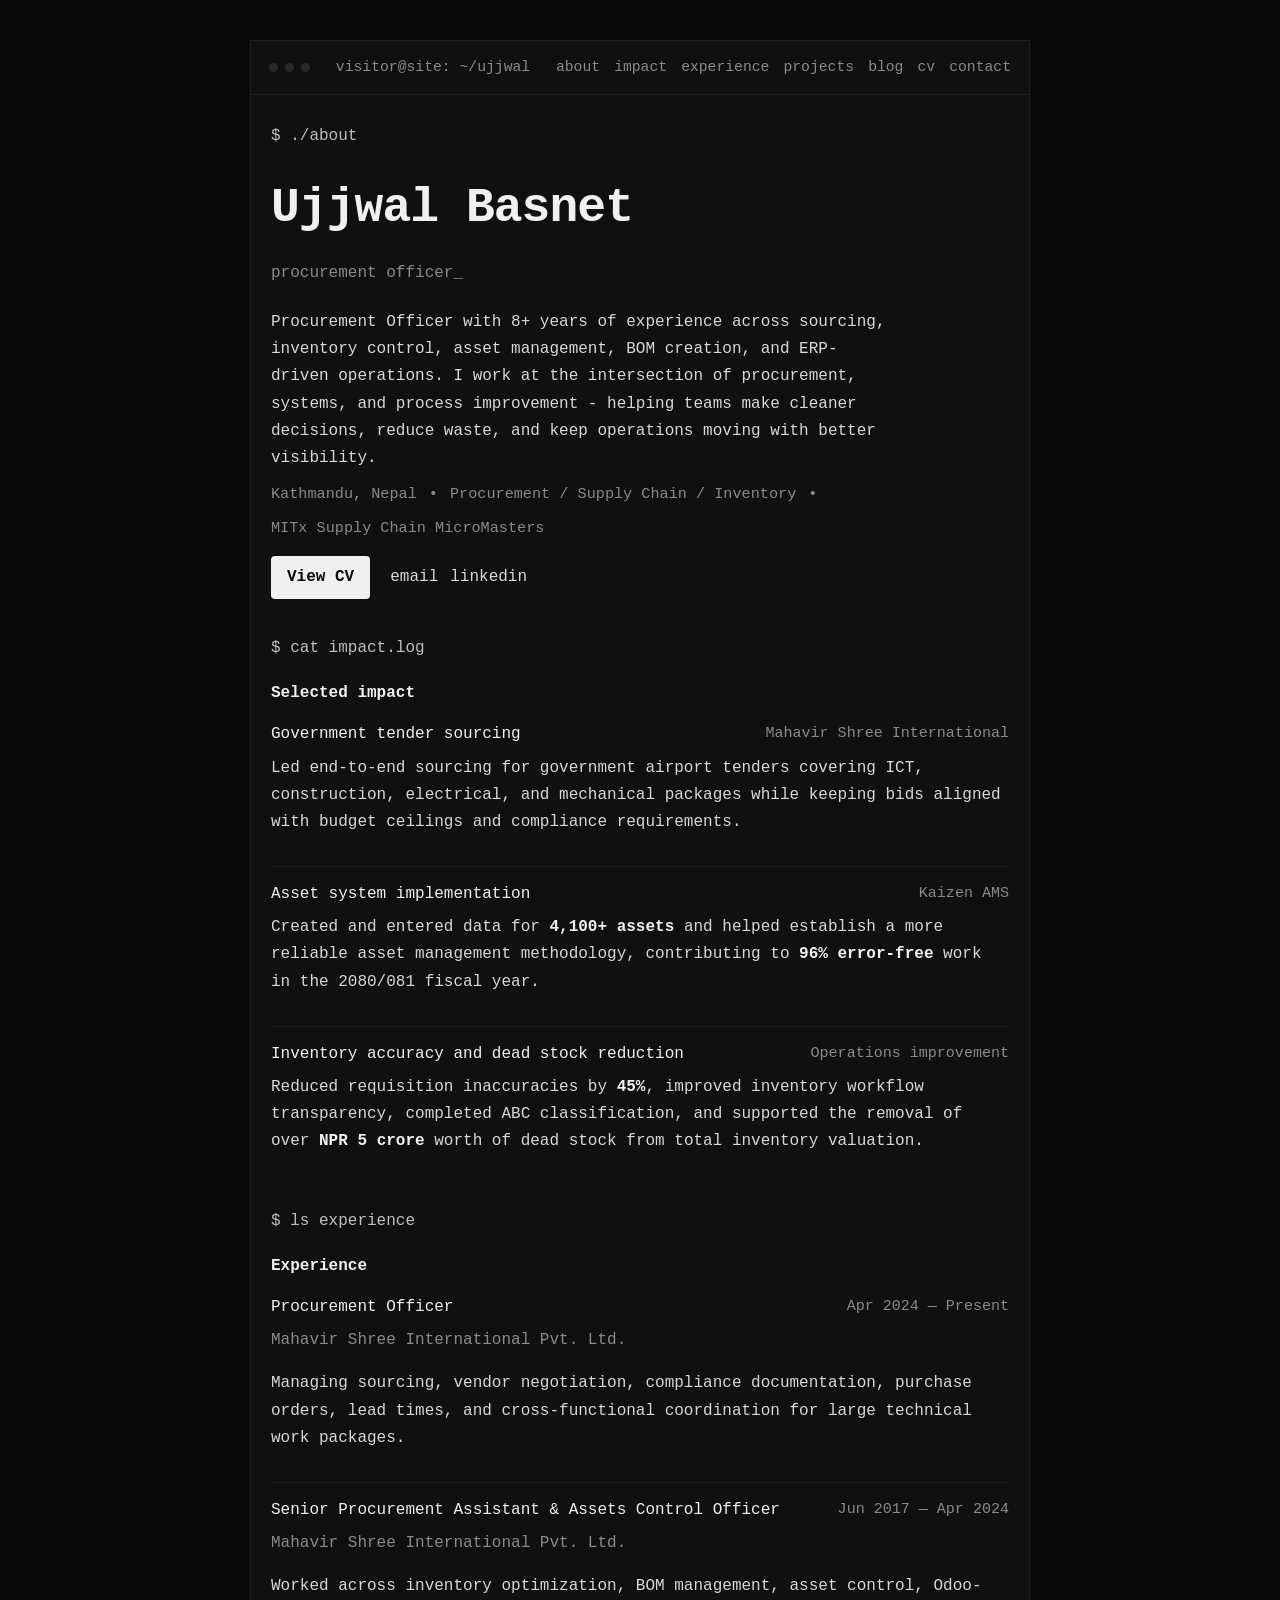
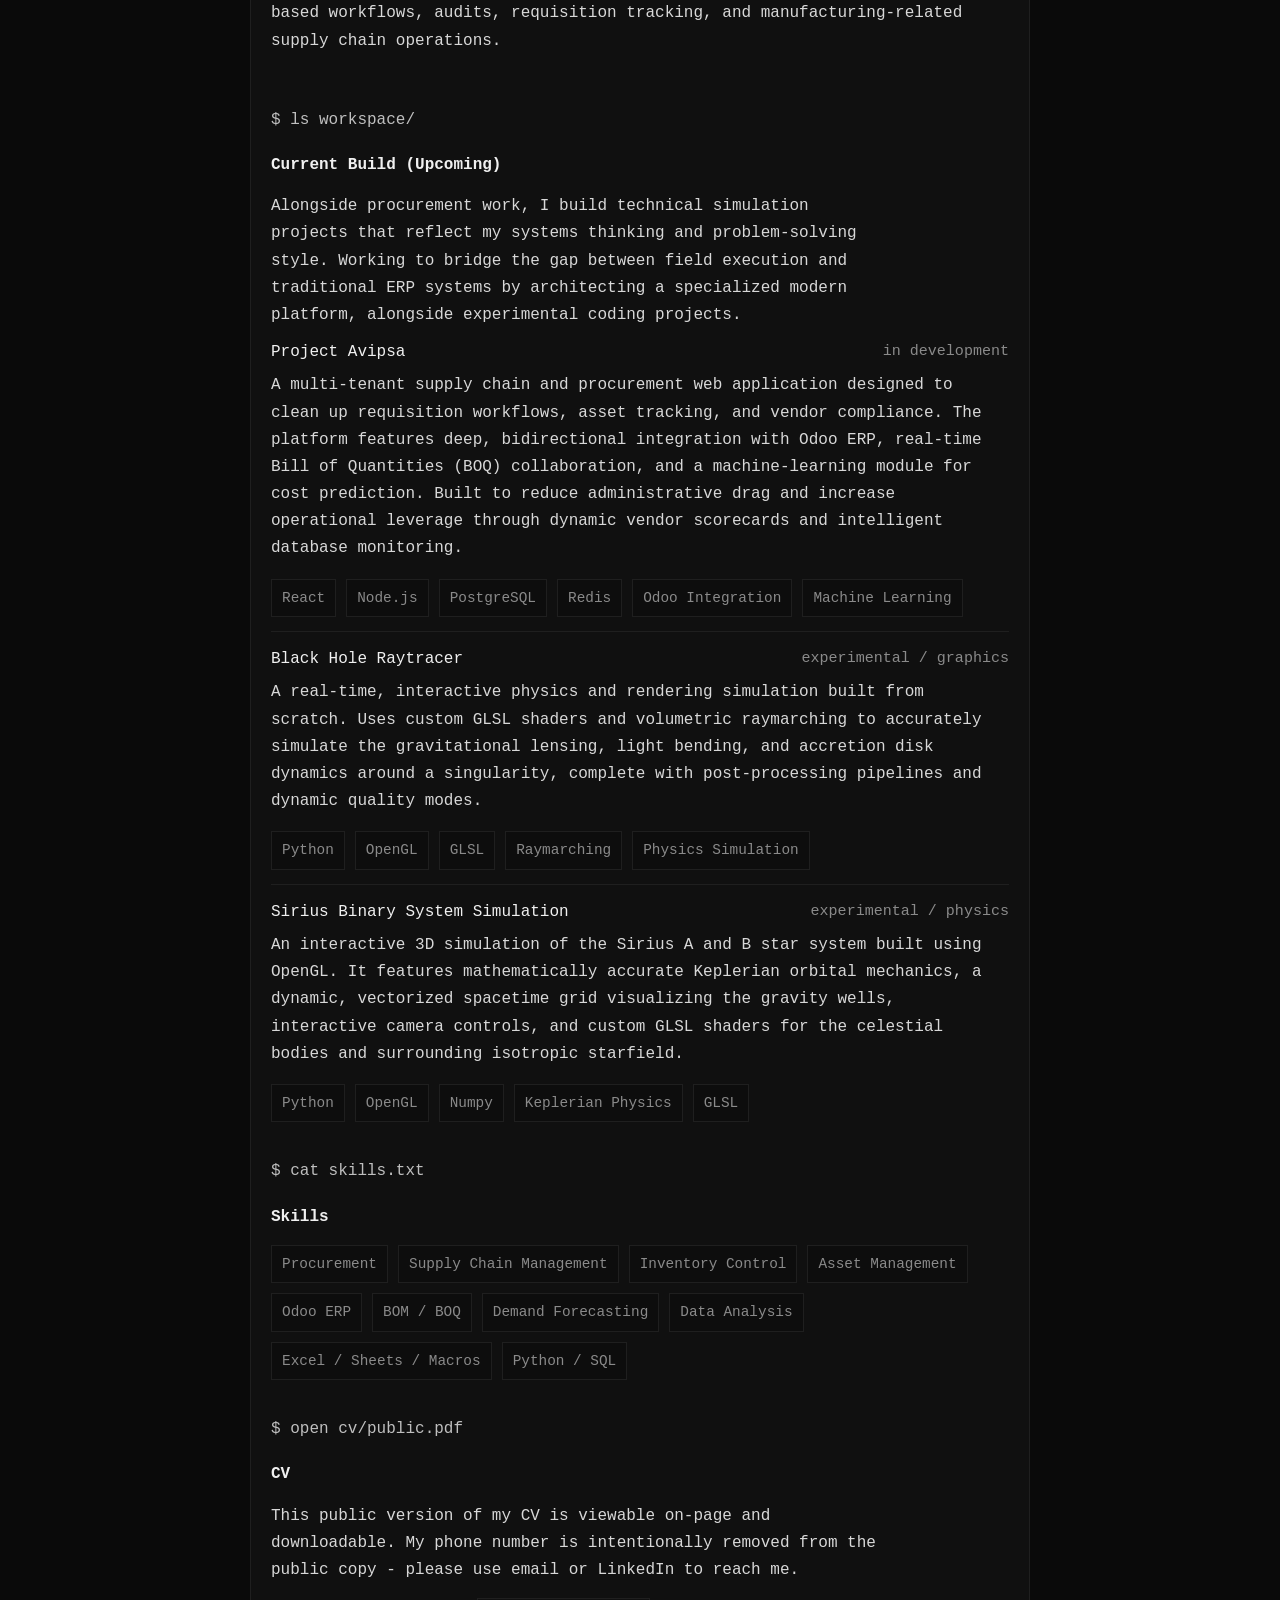
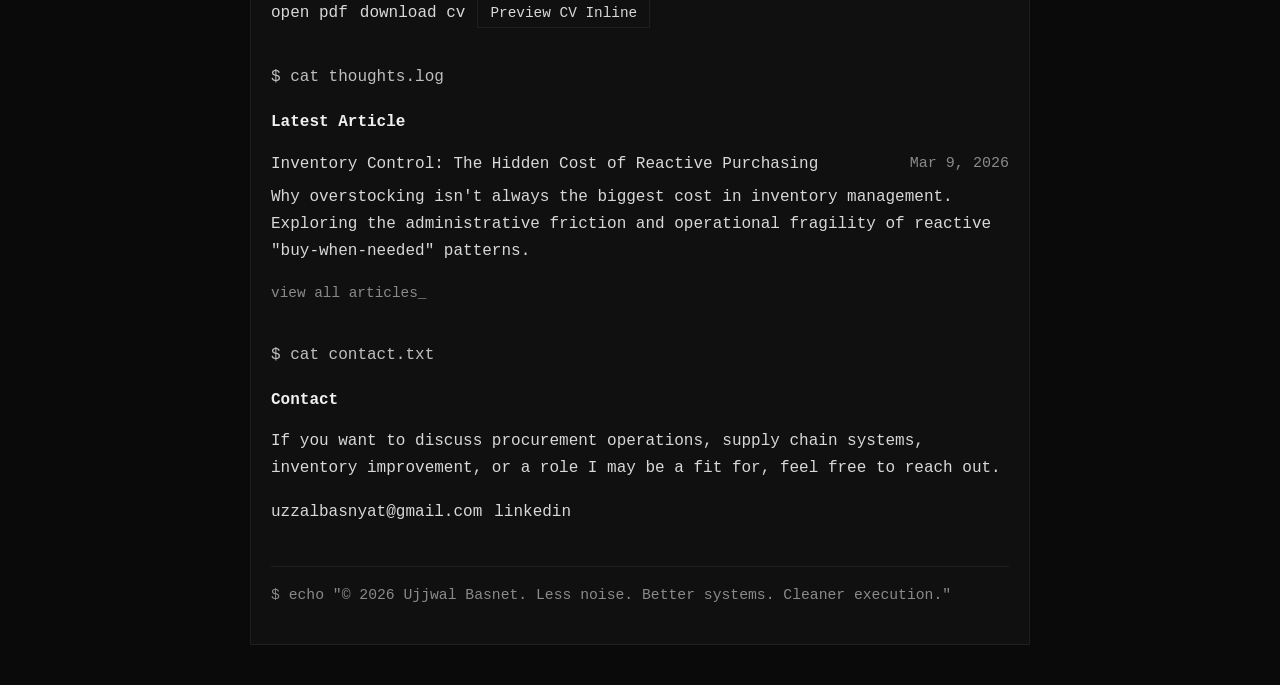
==== index.html @ 908d3db8 "Refactor: extracted global CSS, improved SEO, added structured data, and corrected content wording" ====
<!DOCTYPE html>
<html lang="en">
<head>
  <meta charset="UTF-8" />
  <meta name="viewport" content="width=device-width, initial-scale=1.0" />
  <title>Ujjwal Basnet | Procurement & Supply Chain</title>
  <meta name="description" content="Minimal terminal-style personal page for Ujjwal Basnet, Procurement Officer and supply chain professional." />
  
  <!-- SEO & Social Meta Tags -->
  <link rel="canonical" href="https://futurester0x1.github.io/portfolio/index.html" />
  <meta property="og:title" content="Ujjwal Basnet | Procurement & Supply Chain" />
  <meta property="og:description" content="Minimal terminal-style personal page for Ujjwal Basnet, Procurement Officer and supply chain professional." />
  <meta property="og:url" content="https://futurester0x1.github.io/portfolio/index.html" />
  <meta property="og:type" content="website" />
  <meta property="og:image" content="https://futurester0x1.github.io/portfolio/og-image.png" />
  <meta name="theme-color" content="#0a0a0a" />
  
  <link rel="icon" href='data:image/svg+xml,<svg xmlns="http://www.w3.org/2000/svg" viewBox="0 0 100 100"><text y=".9em" font-size="90">📦</text></svg>'>
  
  <link rel="stylesheet" href="styles/global.css">
  
  <!-- Structured Data -->
  <script type="application/ld+json">
    {
      "@context": "https://schema.org",
      "@type": "Person",
      "name": "Ujjwal Basnet",
      "jobTitle": "Procurement Officer",
      "url": "https://futurester0x1.github.io/portfolio",
      "sameAs": [
        "https://www.linkedin.com/in/uzzal-basnyat/"
      ],
      "description": "Procurement Officer with 8+ years of experience across sourcing, inventory control, and supply chain operations."
    }
  </script>
  <script type="application/ld+json">
    {
      "@context": "https://schema.org",
      "@type": "WebSite",
      "name": "Ujjwal Basnet Portfolio",
      "url": "https://uzzal-basnyat.github.io"
    }
  </script>

  <style>
    body {
      opacity: 0;
      animation: fadeIn 0.8s ease forwards;
    }

    @keyframes fadeIn {
      to { opacity: 1; }
    }

    .section { margin-top: 36px; }

    h1 {
      font-size: clamp(2rem, 5vw, 3rem);
      margin-bottom: 10px;
      font-weight: 600;
      color: var(--white);
      letter-spacing: -0.02em;
    }

    h2 {
      font-size: 1rem;
      font-weight: 600;
      color: var(--white);
      margin-bottom: 14px;
    }

    .intro {
      margin-bottom: 10px;
      max-width: 64ch;
    }

    .typing {
      color: var(--muted);
      min-height: 24px;
      margin-bottom: 22px;
    }

    .cursor {
      display: inline-block;
      width: 10px;
      animation: blink 1s steps(1) infinite;
    }

    @keyframes blink {
      50% { opacity: 0; }
    }

    .tags,
    .links {
      display: flex;
      flex-wrap: wrap;
      gap: 12px;
      row-gap: 8px;
    }

    .tags {
      color: var(--muted);
      font-size: 0.95rem;
    }

    .links {
      margin-top: 14px;
      align-items: center;
    }

    .list {
      display: grid;
      gap: 14px;
    }

    .item {
      padding-bottom: 14px;
      border-bottom: 1px solid var(--border);
    }

    .item:last-child {
      border-bottom: 0;
      padding-bottom: 0;
    }

    .item-title {
      display: flex;
      justify-content: space-between;
      gap: 16px;
      flex-wrap: wrap;
      margin-bottom: 6px;
      color: var(--white);
    }

    .meta {
      color: var(--muted);
      font-size: 0.94rem;
    }

    .skills {
      display: flex;
      flex-wrap: wrap;
      gap: 10px;
    }

    .notice {
      color: var(--muted);
      font-size: 0.94rem;
      margin-top: 6px;
    }
    
    .cv-container {
        display: none;
        margin-top: 16px;
    }
    
    .cv-container.active {
        display: block;
    }

    .cv-frame {
      width: 100%;
      height: 800px;
      border: 1px solid var(--border);
      background: #0d0d0d;
    }
    
    .highlight {
        font-weight: bold;
        color: var(--white);
    }

    @media (max-width: 640px) {
      .wrap {
        width: min(100% - 18px, 780px);
        margin: 18px auto;
      }

      .content {
        padding: 22px 14px 28px;
      }

      .cv-frame {
        height: 620px;
      }
    }
  </style>
</head>
<body>
  <div class="wrap">
    <main class="terminal">
      <div class="topbar">
        <div class="dots" aria-hidden="true">
          <span class="dot"></span>
          <span class="dot"></span>
          <span class="dot"></span>
        </div>
        <div>visitor@site: ~/ujjwal</div>
        <nav class="nav">
          <a href="#about">about</a>
          <a href="#impact">impact</a>
          <a href="#experience">experience</a>
          <a href="#projects">projects</a>
          <a href="blog/index.html">blog</a>
          <a href="#cv">cv</a>
          <!-- Removed #thoughts link until it's ready -->
          <a href="#contact">contact</a>
        </nav>
      </div>

      <div class="content">
        <div class="line">$ ./about</div>

        <section id="about">
          <h1>Ujjwal Basnet</h1>
          <div class="typing">
              <!-- Fallback text inside noscript for users without JS -->
              <noscript>procurement officer_</noscript>
              <span id="typed"></span><span class="cursor" aria-hidden="true">_</span>
          </div>
          <p class="intro">
            Procurement Officer with 8+ years of experience across sourcing, inventory control, asset management, BOM creation,
            and ERP-driven operations. I work at the intersection of procurement, systems, and process improvement - helping teams
            make cleaner decisions, reduce waste, and keep operations moving with better visibility.
          </p>
          <div class="tags">
            <span>Kathmandu, Nepal</span>
            <span>•</span>
            <span>Procurement / Supply Chain / Inventory</span>
            <span>•</span>
            <span>MITx Supply Chain MicroMasters</span>
          </div>
          <div class="links">
            <a href="#cv" class="cta-btn">View CV</a>
            <a href="mailto:uzzalbasnyat@gmail.com">email</a>
            <a href="https://www.linkedin.com/in/uzzal-basnyat/" target="_blank" rel="noopener noreferrer">linkedin</a>
          </div>
        </section>

        <section class="section" id="impact">
          <div class="cmd">$ cat impact.log</div>
          <h2>Selected impact</h2>
          <div class="list">
            <article class="item">
              <div class="item-title">
                <span>Government tender sourcing</span>
                <span class="meta">Mahavir Shree International</span>
              </div>
              <p>Led end-to-end sourcing for government airport tenders covering ICT, construction, electrical, and mechanical packages while keeping bids aligned with budget ceilings and compliance requirements.</p>
            </article>

            <article class="item">
              <div class="item-title">
                <span>Asset system implementation</span>
                <span class="meta">Kaizen AMS</span>
              </div>
              <!-- Added .highlight to key numbers -->
              <p>Created and entered data for <span class="highlight">4,100+ assets</span> and helped establish a more reliable asset management methodology, contributing to <span class="highlight">96% error-free</span> work in the 2080/081 fiscal year.</p>
            </article>

            <article class="item">
              <div class="item-title">
                <span>Inventory accuracy and dead stock reduction</span>
                <span class="meta">Operations improvement</span>
              </div>
              <p>Reduced requisition inaccuracies by <span class="highlight">45%</span>, improved inventory workflow transparency, completed ABC classification, and supported the removal of over <span class="highlight">NPR 5 crore</span> worth of dead stock from total inventory valuation.</p>
            </article>
          </div>
        </section>

        <section class="section" id="experience">
          <div class="cmd">$ ls experience</div>
          <h2>Experience</h2>
          <div class="list">
            <article class="item">
              <div class="item-title">
                <span>Procurement Officer</span>
                <span class="meta">Apr 2024 — Present</span>
              </div>
              <p class="muted">Mahavir Shree International Pvt. Ltd.</p>
              <p>Managing sourcing, vendor negotiation, compliance documentation, purchase orders, lead times, and cross-functional coordination for large technical work packages.</p>
            </article>

            <article class="item">
              <div class="item-title">
                <span>Senior Procurement Assistant & Assets Control Officer</span>
                <span class="meta">Jun 2017 — Apr 2024</span>
              </div>
              <p class="muted">Mahavir Shree International Pvt. Ltd.</p>
              <p>Worked across inventory optimization, BOM management, asset control, Odoo-based workflows, audits, requisition tracking, and manufacturing-related supply chain operations.</p>
            </article>
          </div>
        </section>

        <section class="section" id="projects">
          <div class="cmd">$ ls workspace/</div>
          <h2>Current Build (Upcoming)</h2>
          <!-- Added transition sentence to bridge procurement and tech projects -->
          <p class="intro">Alongside procurement work, I build technical simulation projects that reflect my systems thinking and problem-solving style. Working to bridge the gap between field execution and traditional ERP systems by architecting a specialized modern platform, alongside experimental coding projects.</p>
          <div class="list">
            <article class="item">
              <div class="item-title">
                <span>Project Avipsa</span>
                <span class="meta">in development</span>
              </div>
              <p>A multi-tenant supply chain and procurement web application designed to clean up requisition workflows, asset tracking, and vendor compliance. The platform features deep, bidirectional integration with Odoo ERP, real-time Bill of Quantities (BOQ) collaboration, and a machine-learning module for cost prediction. Built to reduce administrative drag and increase operational leverage through dynamic vendor scorecards and intelligent database monitoring.</p>
              <div class="skills" style="margin-top: 12px;">
                <span class="chip">React</span>
                <span class="chip">Node.js</span>
                <span class="chip">PostgreSQL</span>
                <span class="chip">Redis</span>
                <span class="chip">Odoo Integration</span>
                <span class="chip">Machine Learning</span>
              </div>
            </article>
            
            <article class="item">
              <div class="item-title">
                <span>Black Hole Raytracer</span>
                <span class="meta">experimental / graphics</span>
              </div>
              <p>A real-time, interactive physics and rendering simulation built from scratch. Uses custom GLSL shaders and volumetric raymarching to accurately simulate the gravitational lensing, light bending, and accretion disk dynamics around a singularity, complete with post-processing pipelines and dynamic quality modes.</p>
              <div class="skills" style="margin-top: 12px;">
                <span class="chip">Python</span>
                <span class="chip">OpenGL</span>
                <span class="chip">GLSL</span>
                <span class="chip">Raymarching</span>
                <span class="chip">Physics Simulation</span>
              </div>
            </article>

            <article class="item">
              <div class="item-title">
                <span>Sirius Binary System Simulation</span>
                <span class="meta">experimental / physics</span>
              </div>
              <p>An interactive 3D simulation of the Sirius A and B star system built using OpenGL. It features mathematically accurate Keplerian orbital mechanics, a dynamic, vectorized spacetime grid visualizing the gravity wells, interactive camera controls, and custom GLSL shaders for the celestial bodies and surrounding isotropic starfield.</p>
              <div class="skills" style="margin-top: 12px;">
                <span class="chip">Python</span>
                <span class="chip">OpenGL</span>
                <span class="chip">Numpy</span>
                <span class="chip">Keplerian Physics</span>
                <span class="chip">GLSL</span>
              </div>
            </article>
          </div>
        </section>

        <section class="section" id="skills">
          <div class="cmd">$ cat skills.txt</div>
          <h2>Skills</h2>
          <div class="skills">
            <span class="chip">Procurement</span>
            <span class="chip">Supply Chain Management</span>
            <span class="chip">Inventory Control</span>
            <span class="chip">Asset Management</span>
            <span class="chip">Odoo ERP</span>
            <span class="chip">BOM / BOQ</span>
            <span class="chip">Demand Forecasting</span>
            <span class="chip">Data Analysis</span>
            <span class="chip">Excel / Sheets / Macros</span>
            <span class="chip">Python / SQL</span>
          </div>
        </section>

        <section class="section" id="cv">
          <div class="cmd">$ open cv/public.pdf</div>
          <h2>CV</h2>
          <p class="intro">This public version of my CV is viewable on-page and downloadable. My phone number is intentionally removed from the public copy - please use email or LinkedIn to reach me.</p>
          
          <div class="links">
            <a href="Ujjwal-Basnet-CV-public.pdf" target="_blank" rel="noopener noreferrer">open pdf</a>
            <a href="Ujjwal-Basnet-CV-public.pdf" download>download cv</a>
            <button id="togglePdf" class="toggle-btn" type="button" aria-controls="pdfContainer" aria-expanded="false">Preview CV Inline</button>
          </div>
          
          <!-- Wrapped PDF in a container for toggling -->
          <div id="pdfContainer" class="cv-container">
              <object class="cv-frame" data="Ujjwal-Basnet-CV-public.pdf#view=FitH" type="application/pdf">
                <p class="notice">Your browser does not support inline PDF preview. Use the links above to open or download the CV.</p>
              </object>
          </div>
        </section>

        <section class="section" id="blog">
          <div class="cmd">$ cat thoughts.log</div>
          <h2>Latest Article</h2>
          <div class="list">
            <article class="item">
              <div class="item-title">
                <a href="blog/inventory-control-hidden-cost-of-reactive-purchasing.html">Inventory Control: The Hidden Cost of Reactive Purchasing</a>
                <span class="meta">Mar 9, 2026</span>
              </div>
              <p>Why overstocking isn't always the biggest cost in inventory management. Exploring the administrative friction and operational fragility of reactive "buy-when-needed" patterns.</p>
              <div class="links">
                <a href="blog/index.html" class="muted" style="font-size: 0.9rem;">view all articles_</a>
              </div>
            </article>
          </div>
        </section>

        <section class="section" id="contact">
          <div class="cmd">$ cat contact.txt</div>
          <h2>Contact</h2>
          <p>If you want to discuss procurement operations, supply chain systems, inventory improvement, or a role I may be a fit for, feel free to reach out.</p>
          <div class="links">
            <a href="mailto:uzzalbasnyat@gmail.com">uzzalbasnyat@gmail.com</a>
            <a href="https://www.linkedin.com/in/uzzal-basnyat/" target="_blank" rel="noopener noreferrer">linkedin</a>
          </div>
        </section>

        <footer>
          <div>$ echo "© 2026 Ujjwal Basnet. Less noise. Better systems. Cleaner execution."</div>
        </footer>
      </div>
    </main>
  </div>

  <script>
    const words = [
      'procurement officer',
      'supply chain enthusiast',
      'inventory systems thinker',
      'operations platform builder'
    ];

    const typed = document.getElementById('typed');
    const cursor = document.querySelector('.cursor');
    const motionQuery = window.matchMedia('(prefers-reduced-motion: reduce)');

    let wordIndex = 0;
    let charIndex = 0;
    let deleting = false;
    let timeoutId = null;

    function stopAnimation() {
      if (timeoutId) {
        clearTimeout(timeoutId);
        timeoutId = null;
      }
    }

    function animate() {
      if (motionQuery.matches) {
        stopAnimation();
        typed.textContent = words[0];
        cursor.style.display = 'none';
        return;
      }

      cursor.style.display = 'inline-block';
      const current = words[wordIndex];

      if (!deleting) {
        typed.textContent = current.slice(0, charIndex + 1);
        charIndex++;
        if (charIndex === current.length) {
          deleting = true;
          timeoutId = setTimeout(animate, 900);
          return;
        }
      } else {
        typed.textContent = current.slice(0, charIndex - 1);
        charIndex--;
        if (charIndex === 0) {
          deleting = false;
          wordIndex = (wordIndex + 1) % words.length;
        }
      }

      timeoutId = setTimeout(animate, deleting ? 40 : 70);
    }

    animate();

    motionQuery.addEventListener('change', () => {
      stopAnimation();
      if (motionQuery.matches) {
        typed.textContent = words[0];
        cursor.style.display = 'none';
      } else {
        animate();
      }
    });

    const toggleBtn = document.getElementById('togglePdf');
    const pdfContainer = document.getElementById('pdfContainer');

    toggleBtn.addEventListener('click', () => {
      const isActive = pdfContainer.classList.toggle('active');
      toggleBtn.textContent = isActive ? 'Hide Inline CV' : 'Preview CV Inline';
      toggleBtn.setAttribute('aria-expanded', String(isActive));
    });
  </script>
</body>
</html>
---- styles/global.css ----
:root {
  --bg: #0a0a0a;
  --panel: #101010;
  --panel-raised: #161616;
  --border: #1f1f1f;
  --border-subtle: #171717;
  --text: #d8d8d8;
  --text-secondary: #8a8a8a;
  --text-muted: #5a5a5a;
  --muted: #8a8a8a;
  --accent: #bfbfbf;
  --white: #f0f0f0;
  --success: #4ade80;
}

* {
  box-sizing: border-box;
}
html {
  scroll-behavior: smooth;
}

body {
  margin: 0;
  background: var(--bg);
  color: var(--text);
  font-family:
    ui-monospace, SFMono-Regular, Menlo, Monaco, Consolas, "Liberation Mono",
    "Courier New", monospace;
  line-height: 1.7;
}

a {
  color: var(--text);
  text-decoration: none;
  transition: color 0.2s ease;
}

a:hover {
  color: var(--white);
}

a:focus-visible,
button:focus-visible {
  outline: 2px solid var(--accent);
  outline-offset: 4px;
  border-radius: 2px;
}

.wrap {
  width: min(780px, calc(100% - 32px));
  margin: 40px auto;
}

.terminal {
  border: 1px solid var(--border);
  background: var(--panel);
}

.topbar {
  display: flex;
  justify-content: space-between;
  align-items: center;
  gap: 12px;
  padding: 14px 18px;
  border-bottom: 1px solid var(--border);
  color: var(--muted);
  font-size: 0.92rem;
  flex-wrap: wrap;
}

.dots {
  display: flex;
  gap: 7px;
  align-items: center;
}

.dot {
  width: 9px;
  height: 9px;
  border-radius: 50%;
  background: #2a2a2a;
}

.nav {
  display: flex;
  gap: 14px;
  flex-wrap: wrap;
}

.nav a {
  color: var(--muted);
}

.content {
  padding: 28px 20px 36px;
}

.line,
.cmd {
  margin-bottom: 18px;
  color: var(--accent);
  word-break: break-word;
}

h1,
h2,
p {
  margin-top: 0;
}

.muted {
  color: var(--muted);
}

footer {
  margin-top: 40px;
  padding-top: 16px;
  border-top: 1px solid var(--border);
  color: var(--muted);
  font-size: 0.92rem;
}

/* Common UI Components */
.cta-btn {
  display: inline-block;
  padding: 8px 16px;
  background: var(--white);
  color: var(--bg);
  font-weight: 600;
  border-radius: 4px;
  margin-right: 8px;
  transition:
    background 0.2s ease,
    color 0.2s ease;
}

.cta-btn:hover {
  background: var(--accent);
  color: var(--bg);
}

.chip {
  padding: 6px 10px;
  border: 1px solid var(--border);
  color: var(--muted);
  background: #0d0d0d;
  font-size: 0.9rem;
}

.toggle-btn {
  background: transparent;
  border: 1px solid var(--border);
  color: var(--text);
  padding: 6px 12px;
  cursor: pointer;
  font-family: inherit;
  font-size: 0.9rem;
}

.toggle-btn:hover {
  background: #1a1a1a;
  color: var(--white);
}

/* Accessibility: Reduced Motion */
@media (prefers-reduced-motion: reduce) {
  * {
    animation: none !important;
    transition: none !important;
  }
  html {
    scroll-behavior: auto;
  }
}
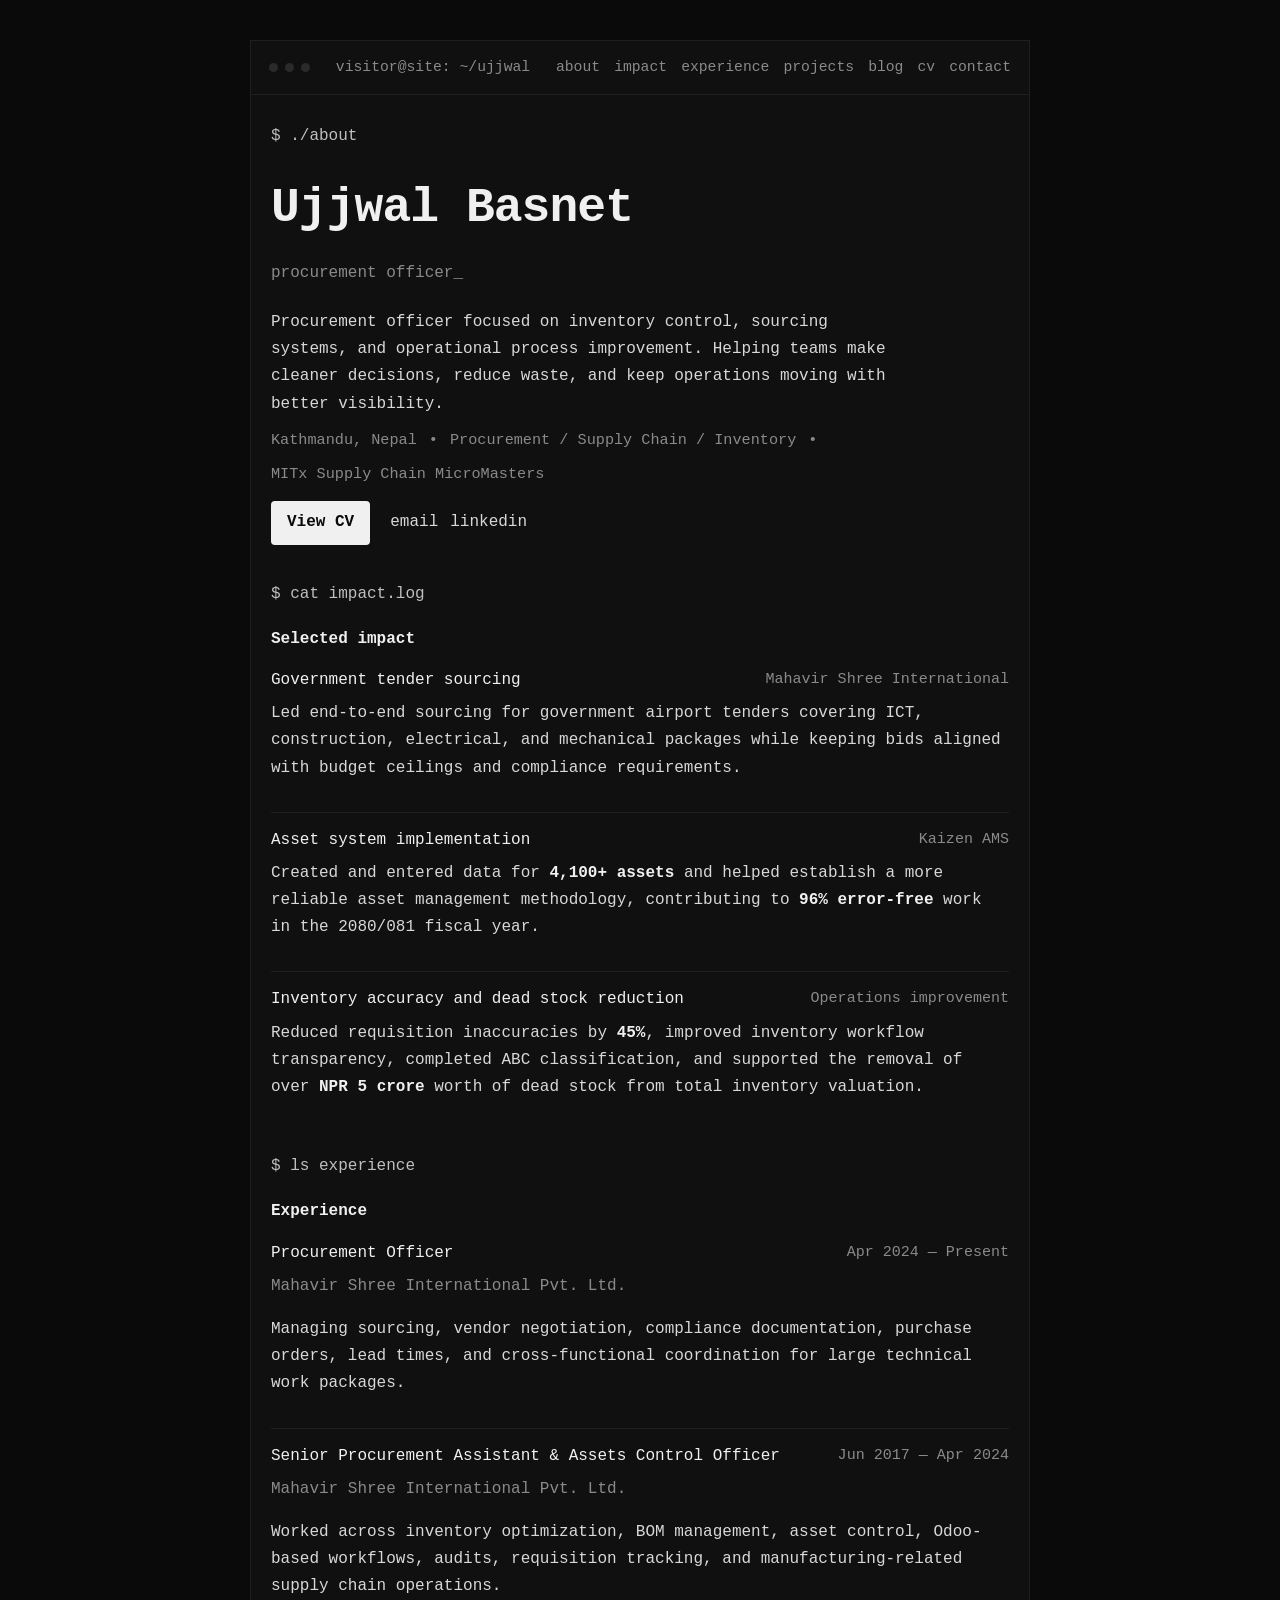
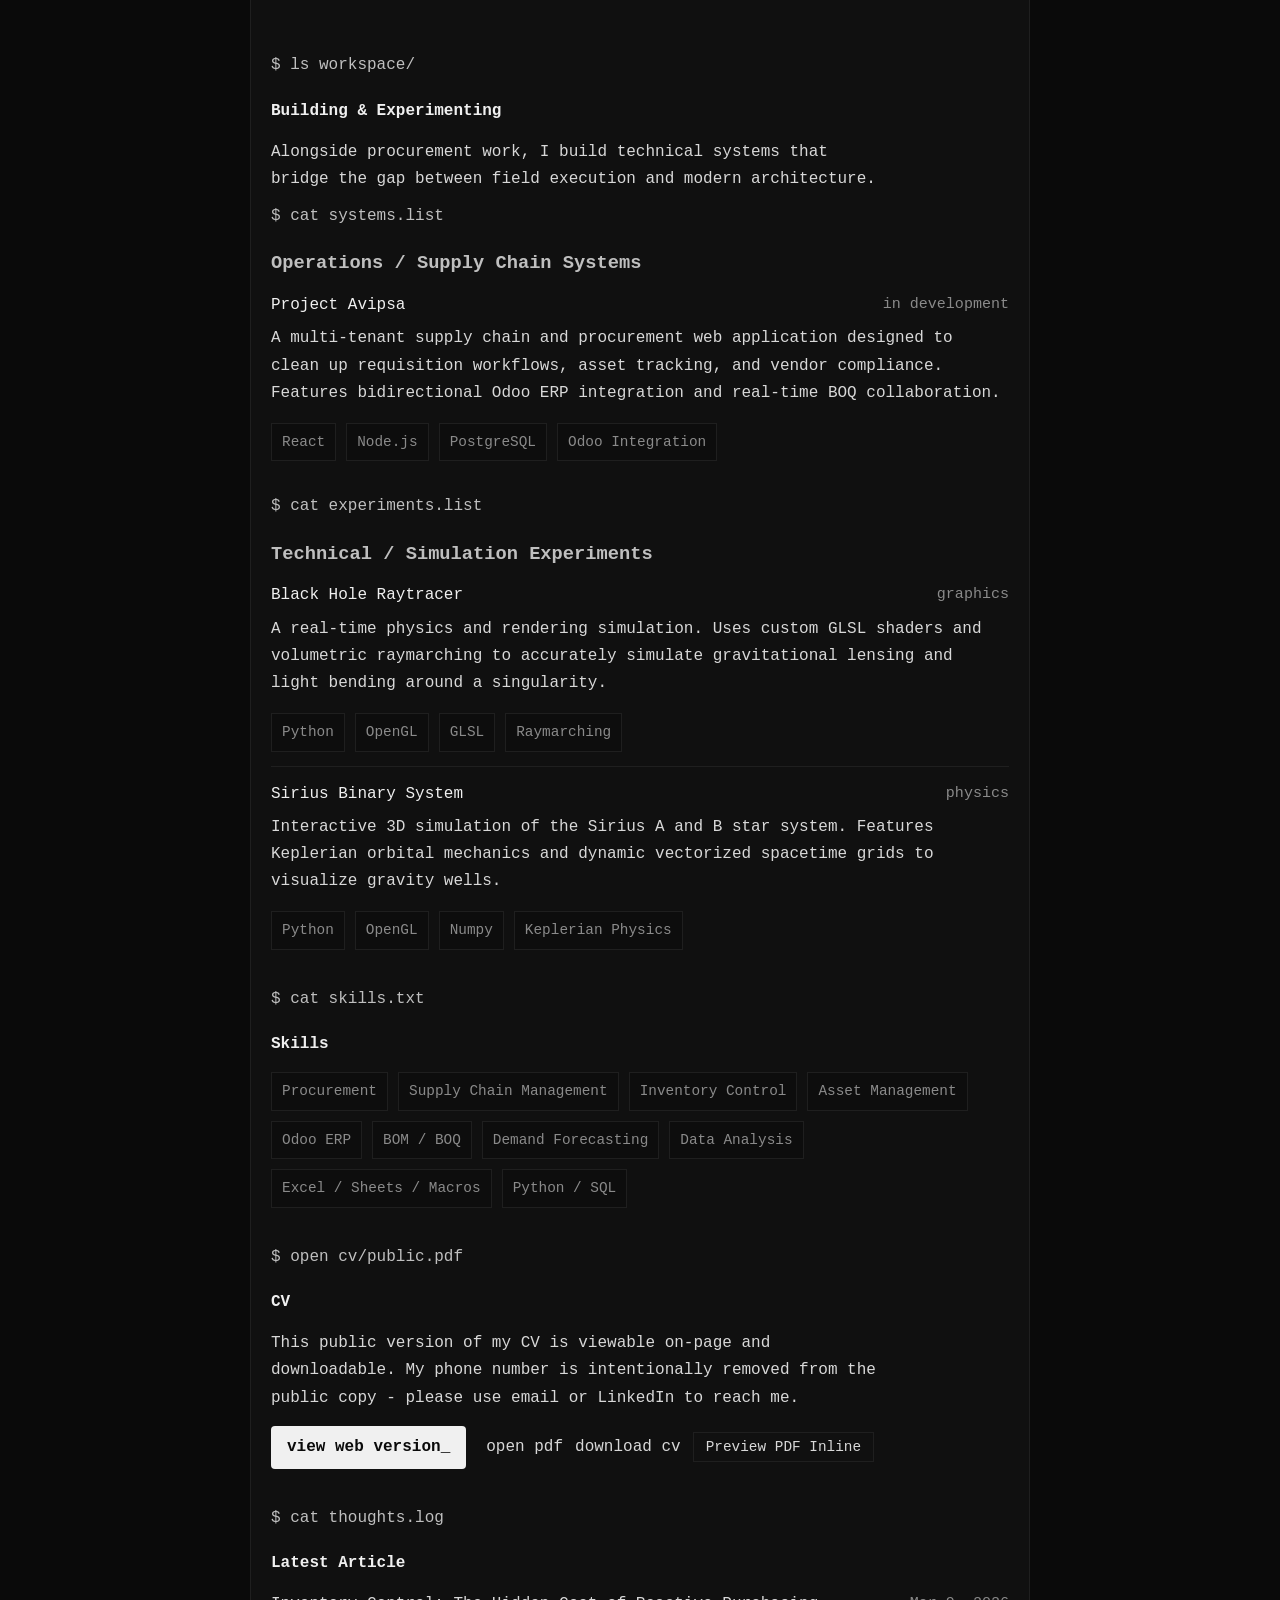
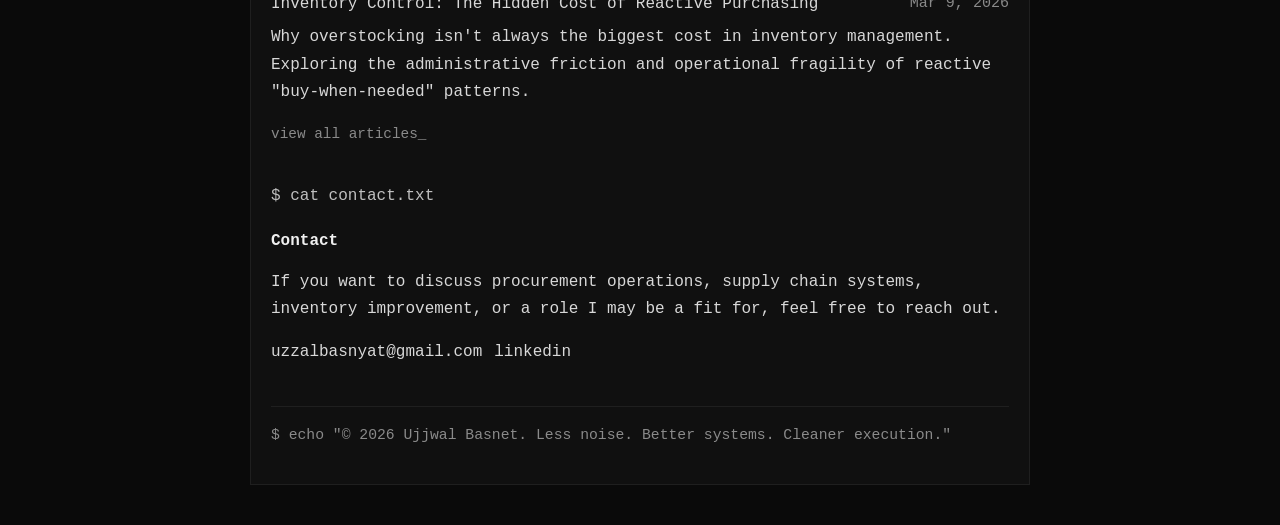
==== commit 23b9570c: "Refine homepage, fix artifacts, standardize URLs, and restructure projects section" ====
--- a/index.html
+++ b/index.html
@@ -12,12 +12,13 @@
   <meta property="og:description" content="Minimal terminal-style personal page for Ujjwal Basnet, Procurement Officer and supply chain professional." />
   <meta property="og:url" content="https://futurester0x1.github.io/portfolio/index.html" />
   <meta property="og:type" content="website" />
-  <meta property="og:image" content="https://futurester0x1.github.io/portfolio/og-image.png" />
+
   <meta name="theme-color" content="#0a0a0a" />
   
   <link rel="icon" href='data:image/svg+xml,<svg xmlns="http://www.w3.org/2000/svg" viewBox="0 0 100 100"><text y=".9em" font-size="90">📦</text></svg>'>
   
   <link rel="stylesheet" href="styles/global.css">
+  <link rel="stylesheet" href="styles/index.css">
   
   <!-- Structured Data -->
   <script type="application/ld+json">
@@ -38,153 +39,9 @@
       "@context": "https://schema.org",
       "@type": "WebSite",
       "name": "Ujjwal Basnet Portfolio",
-      "url": "https://uzzal-basnyat.github.io"
+      "url": "https://futurester0x1.github.io/portfolio/"
     }
   </script>
-
-  <style>
-    body {
-      opacity: 0;
-      animation: fadeIn 0.8s ease forwards;
-    }
-
-    @keyframes fadeIn {
-      to { opacity: 1; }
-    }
-
-    .section { margin-top: 36px; }
-
-    h1 {
-      font-size: clamp(2rem, 5vw, 3rem);
-      margin-bottom: 10px;
-      font-weight: 600;
-      color: var(--white);
-      letter-spacing: -0.02em;
-    }
-
-    h2 {
-      font-size: 1rem;
-      font-weight: 600;
-      color: var(--white);
-      margin-bottom: 14px;
-    }
-
-    .intro {
-      margin-bottom: 10px;
-      max-width: 64ch;
-    }
-
-    .typing {
-      color: var(--muted);
-      min-height: 24px;
-      margin-bottom: 22px;
-    }
-
-    .cursor {
-      display: inline-block;
-      width: 10px;
-      animation: blink 1s steps(1) infinite;
-    }
-
-    @keyframes blink {
-      50% { opacity: 0; }
-    }
-
-    .tags,
-    .links {
-      display: flex;
-      flex-wrap: wrap;
-      gap: 12px;
-      row-gap: 8px;
-    }
-
-    .tags {
-      color: var(--muted);
-      font-size: 0.95rem;
-    }
-
-    .links {
-      margin-top: 14px;
-      align-items: center;
-    }
-
-    .list {
-      display: grid;
-      gap: 14px;
-    }
-
-    .item {
-      padding-bottom: 14px;
-      border-bottom: 1px solid var(--border);
-    }
-
-    .item:last-child {
-      border-bottom: 0;
-      padding-bottom: 0;
-    }
-
-    .item-title {
-      display: flex;
-      justify-content: space-between;
-      gap: 16px;
-      flex-wrap: wrap;
-      margin-bottom: 6px;
-      color: var(--white);
-    }
-
-    .meta {
-      color: var(--muted);
-      font-size: 0.94rem;
-    }
-
-    .skills {
-      display: flex;
-      flex-wrap: wrap;
-      gap: 10px;
-    }
-
-    .notice {
-      color: var(--muted);
-      font-size: 0.94rem;
-      margin-top: 6px;
-    }
-    
-    .cv-container {
-        display: none;
-        margin-top: 16px;
-    }
-    
-    .cv-container.active {
-        display: block;
-    }
-
-    .cv-frame {
-      width: 100%;
-      height: 800px;
-      border: 1px solid var(--border);
-      background: #0d0d0d;
-    }
-    
-    .highlight {
-        font-weight: bold;
-        color: var(--white);
-    }
-
-    @media (max-width: 640px) {
-      .wrap {
-        width: min(100% - 18px, 780px);
-        margin: 18px auto;
-      }
-
-      .content {
-        padding: 22px 14px 28px;
-      }
-
-      .cv-frame {
-        height: 620px;
-      }
-    }
-  </style>
 </head>
 <body>
   <div class="wrap">
@@ -202,7 +59,7 @@
           <a href="#experience">experience</a>
           <a href="#projects">projects</a>
           <a href="blog/index.html">blog</a>
-          <a href="#cv">cv</a>
+          <a href="cv.html">cv</a>
           <!-- Removed #thoughts link until it's ready -->
           <a href="#contact">contact</a>
         </nav>
@@ -219,9 +76,7 @@
               <span id="typed"></span><span class="cursor" aria-hidden="true">_</span>
           </div>
           <p class="intro">
-            Procurement Officer with 8+ years of experience across sourcing, inventory control, asset management, BOM creation,
-            and ERP-driven operations. I work at the intersection of procurement, systems, and process improvement - helping teams
-            make cleaner decisions, reduce waste, and keep operations moving with better visibility.
+            Procurement officer focused on inventory control, sourcing systems, and operational process improvement. Helping teams make cleaner decisions, reduce waste, and keep operations moving with better visibility.
           </p>
           <div class="tags">
             <span>Kathmandu, Nepal</span>
@@ -231,7 +86,7 @@
             <span>MITx Supply Chain MicroMasters</span>
           </div>
           <div class="links">
-            <a href="#cv" class="cta-btn">View CV</a>
+            <a href="cv.html" class="cta-btn">View CV</a>
             <a href="mailto:uzzalbasnyat@gmail.com">email</a>
             <a href="https://www.linkedin.com/in/uzzal-basnyat/" target="_blank" rel="noopener noreferrer">linkedin</a>
           </div>
@@ -294,55 +149,61 @@
 
         <section class="section" id="projects">
           <div class="cmd">$ ls workspace/</div>
-          <h2>Current Build (Upcoming)</h2>
-          <!-- Added transition sentence to bridge procurement and tech projects -->
-          <p class="intro">Alongside procurement work, I build technical simulation projects that reflect my systems thinking and problem-solving style. Working to bridge the gap between field execution and traditional ERP systems by architecting a specialized modern platform, alongside experimental coding projects.</p>
-          <div class="list">
-            <article class="item">
-              <div class="item-title">
-                <span>Project Avipsa</span>
-                <span class="meta">in development</span>
-              </div>
-              <p>A multi-tenant supply chain and procurement web application designed to clean up requisition workflows, asset tracking, and vendor compliance. The platform features deep, bidirectional integration with Odoo ERP, real-time Bill of Quantities (BOQ) collaboration, and a machine-learning module for cost prediction. Built to reduce administrative drag and increase operational leverage through dynamic vendor scorecards and intelligent database monitoring.</p>
-              <div class="skills" style="margin-top: 12px;">
-                <span class="chip">React</span>
-                <span class="chip">Node.js</span>
-                <span class="chip">PostgreSQL</span>
-                <span class="chip">Redis</span>
-                <span class="chip">Odoo Integration</span>
-                <span class="chip">Machine Learning</span>
-              </div>
-            </article>
-            
-            <article class="item">
-              <div class="item-title">
-                <span>Black Hole Raytracer</span>
-                <span class="meta">experimental / graphics</span>
-              </div>
-              <p>A real-time, interactive physics and rendering simulation built from scratch. Uses custom GLSL shaders and volumetric raymarching to accurately simulate the gravitational lensing, light bending, and accretion disk dynamics around a singularity, complete with post-processing pipelines and dynamic quality modes.</p>
-              <div class="skills" style="margin-top: 12px;">
-                <span class="chip">Python</span>
-                <span class="chip">OpenGL</span>
-                <span class="chip">GLSL</span>
-                <span class="chip">Raymarching</span>
-                <span class="chip">Physics Simulation</span>
-              </div>
-            </article>
-
-            <article class="item">
-              <div class="item-title">
-                <span>Sirius Binary System Simulation</span>
-                <span class="meta">experimental / physics</span>
-              </div>
-              <p>An interactive 3D simulation of the Sirius A and B star system built using OpenGL. It features mathematically accurate Keplerian orbital mechanics, a dynamic, vectorized spacetime grid visualizing the gravity wells, interactive camera controls, and custom GLSL shaders for the celestial bodies and surrounding isotropic starfield.</p>
-              <div class="skills" style="margin-top: 12px;">
-                <span class="chip">Python</span>
-                <span class="chip">OpenGL</span>
-                <span class="chip">Numpy</span>
-                <span class="chip">Keplerian Physics</span>
-                <span class="chip">GLSL</span>
-              </div>
-            </article>
+          <h2>Building & Experimenting</h2>
+          <p class="intro">Alongside procurement work, I build technical systems that bridge the gap between field execution and modern architecture.</p>
+          
+          <div class="project-category">
+            <div class="cmd">$ cat systems.list</div>
+            <h3 style="margin: 12px 0; color: var(--accent);">Operations / Supply Chain Systems</h3>
+            <div class="list">
+              <article class="item">
+                <div class="item-title">
+                  <span>Project Avipsa</span>
+                  <span class="meta">in development</span>
+                </div>
+                <p>A multi-tenant supply chain and procurement web application designed to clean up requisition workflows, asset tracking, and vendor compliance. Features bidirectional Odoo ERP integration and real-time BOQ collaboration.</p>
+                <div class="skills" style="margin-top: 12px;">
+                  <span class="chip">React</span>
+                  <span class="chip">Node.js</span>
+                  <span class="chip">PostgreSQL</span>
+                  <span class="chip">Odoo Integration</span>
+                </div>
+              </article>
+            </div>
+          </div>
+
+          <div class="project-category" style="margin-top: 32px;">
+            <div class="cmd">$ cat experiments.list</div>
+            <h3 style="margin: 12px 0; color: var(--accent);">Technical / Simulation Experiments</h3>
+            <div class="list">
+              <article class="item">
+                <div class="item-title">
+                  <span>Black Hole Raytracer</span>
+                  <span class="meta">graphics</span>
+                </div>
+                <p>A real-time physics and rendering simulation. Uses custom GLSL shaders and volumetric raymarching to accurately simulate gravitational lensing and light bending around a singularity.</p>
+                <div class="skills" style="margin-top: 12px;">
+                  <span class="chip">Python</span>
+                  <span class="chip">OpenGL</span>
+                  <span class="chip">GLSL</span>
+                  <span class="chip">Raymarching</span>
+                </div>
+              </article>
+              
+              <article class="item">
+                <div class="item-title">
+                  <span>Sirius Binary System</span>
+                  <span class="meta">physics</span>
+                </div>
+                <p>Interactive 3D simulation of the Sirius A and B star system. Features Keplerian orbital mechanics and dynamic vectorized spacetime grids to visualize gravity wells.</p>
+                <div class="skills" style="margin-top: 12px;">
+                  <span class="chip">Python</span>
+                  <span class="chip">OpenGL</span>
+                  <span class="chip">Numpy</span>
+                  <span class="chip">Keplerian Physics</span>
+                </div>
+              </article>
+            </div>
           </div>
         </section>
 
@@ -369,9 +230,10 @@
           <p class="intro">This public version of my CV is viewable on-page and downloadable. My phone number is intentionally removed from the public copy - please use email or LinkedIn to reach me.</p>
           
           <div class="links">
+            <a href="cv.html" class="cta-btn">view web version_</a>
             <a href="Ujjwal-Basnet-CV-public.pdf" target="_blank" rel="noopener noreferrer">open pdf</a>
             <a href="Ujjwal-Basnet-CV-public.pdf" download>download cv</a>
-            <button id="togglePdf" class="toggle-btn" type="button" aria-controls="pdfContainer" aria-expanded="false">Preview CV Inline</button>
+            <button id="togglePdf" class="toggle-btn" type="button" aria-controls="pdfContainer" aria-expanded="false">Preview PDF Inline</button>
           </div>
           
           <!-- Wrapped PDF in a container for toggling -->
--- a/styles/index.css
+++ b/styles/index.css
@@ -0,0 +1,141 @@
+body {
+  opacity: 0;
+  animation: fadeIn 0.8s ease forwards;
+}
+
+@keyframes fadeIn {
+  to { opacity: 1; }
+}
+
+.section { margin-top: 36px; }
+
+h1 {
+  font-size: clamp(2rem, 5vw, 3rem);
+  margin-bottom: 10px;
+  font-weight: 600;
+  color: var(--white);
+  letter-spacing: -0.02em;
+}
+
+h2 {
+  font-size: 1rem;
+  font-weight: 600;
+  color: var(--white);
+  margin-bottom: 14px;
+}
+
+.intro {
+  margin-bottom: 10px;
+  max-width: 64ch;
+}
+
+.typing {
+  color: var(--muted);
+  min-height: 24px;
+  margin-bottom: 22px;
+}
+
+.cursor {
+  display: inline-block;
+  width: 10px;
+  animation: blink 1s steps(1) infinite;
+}
+
+@keyframes blink {
+  50% { opacity: 0; }
+}
+
+.tags,
+.links {
+  display: flex;
+  flex-wrap: wrap;
+  gap: 12px;
+  row-gap: 8px;
+}
+
+.tags {
+  color: var(--muted);
+  font-size: 0.95rem;
+}
+
+.links {
+  margin-top: 14px;
+  align-items: center;
+}
+
+.list {
+  display: grid;
+  gap: 14px;
+}
+
+.item {
+  padding-bottom: 14px;
+  border-bottom: 1px solid var(--border);
+}
+
+.item:last-child {
+  border-bottom: 0;
+  padding-bottom: 0;
+}
+
+.item-title {
+  display: flex;
+  justify-content: space-between;
+  gap: 16px;
+  flex-wrap: wrap;
+  margin-bottom: 6px;
+  color: var(--white);
+}
+
+.meta {
+  color: var(--muted);
+  font-size: 0.94rem;
+}
+
+.skills {
+  display: flex;
+  flex-wrap: wrap;
+  gap: 10px;
+}
+
+.notice {
+  color: var(--muted);
+  font-size: 0.94rem;
+  margin-top: 6px;
+}
+
+.cv-container {
+    display: none;
+    margin-top: 16px;
+}
+
+.cv-container.active {
+    display: block;
+}
+
+.cv-frame {
+  width: 100%;
+  height: 800px;
+  border: 1px solid var(--border);
+  background: #0d0d0d;
+}
+
+.highlight {
+    font-weight: bold;
+    color: var(--white);
+}
+
+@media (max-width: 640px) {
+  .wrap {
+    width: min(100% - 18px, 780px);
+    margin: 18px auto;
+  }
+
+  .content {
+    padding: 22px 14px 28px;
+  }
+
+  .cv-frame {
+    height: 620px;
+  }
+}
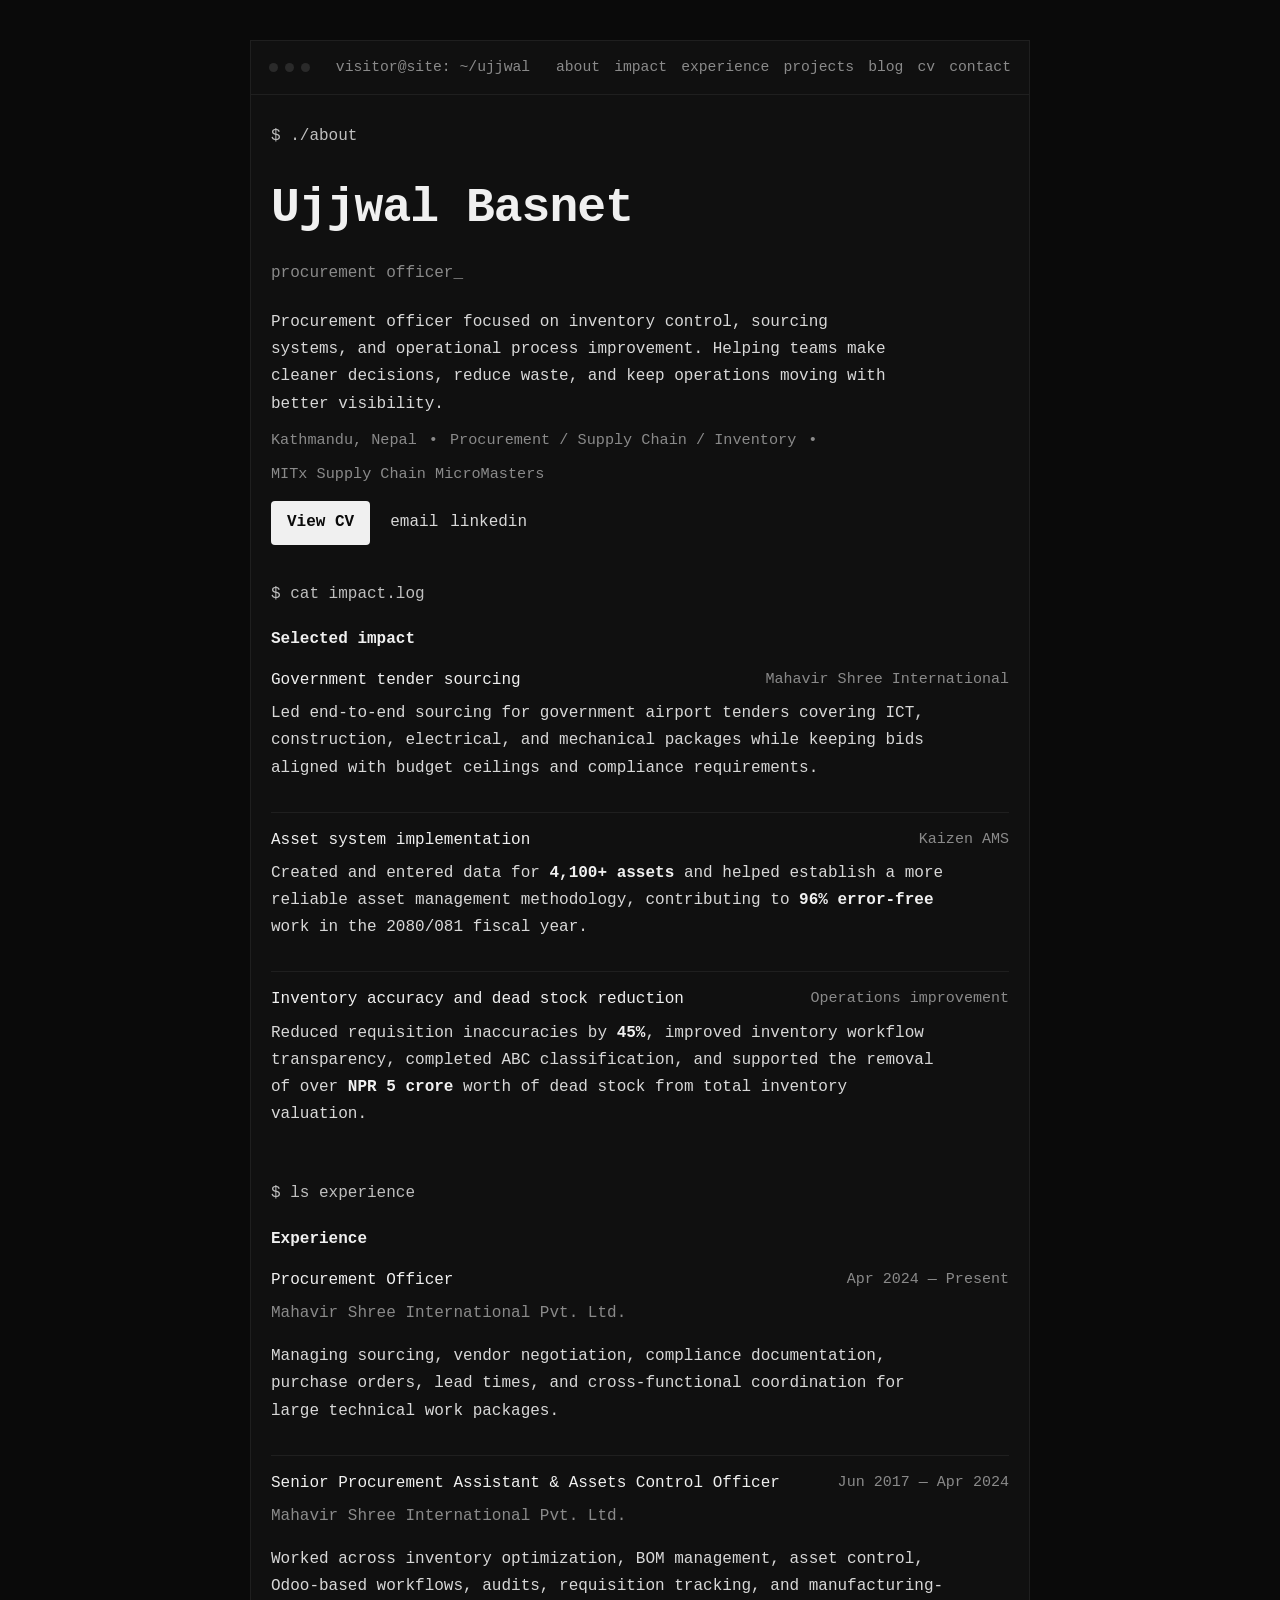
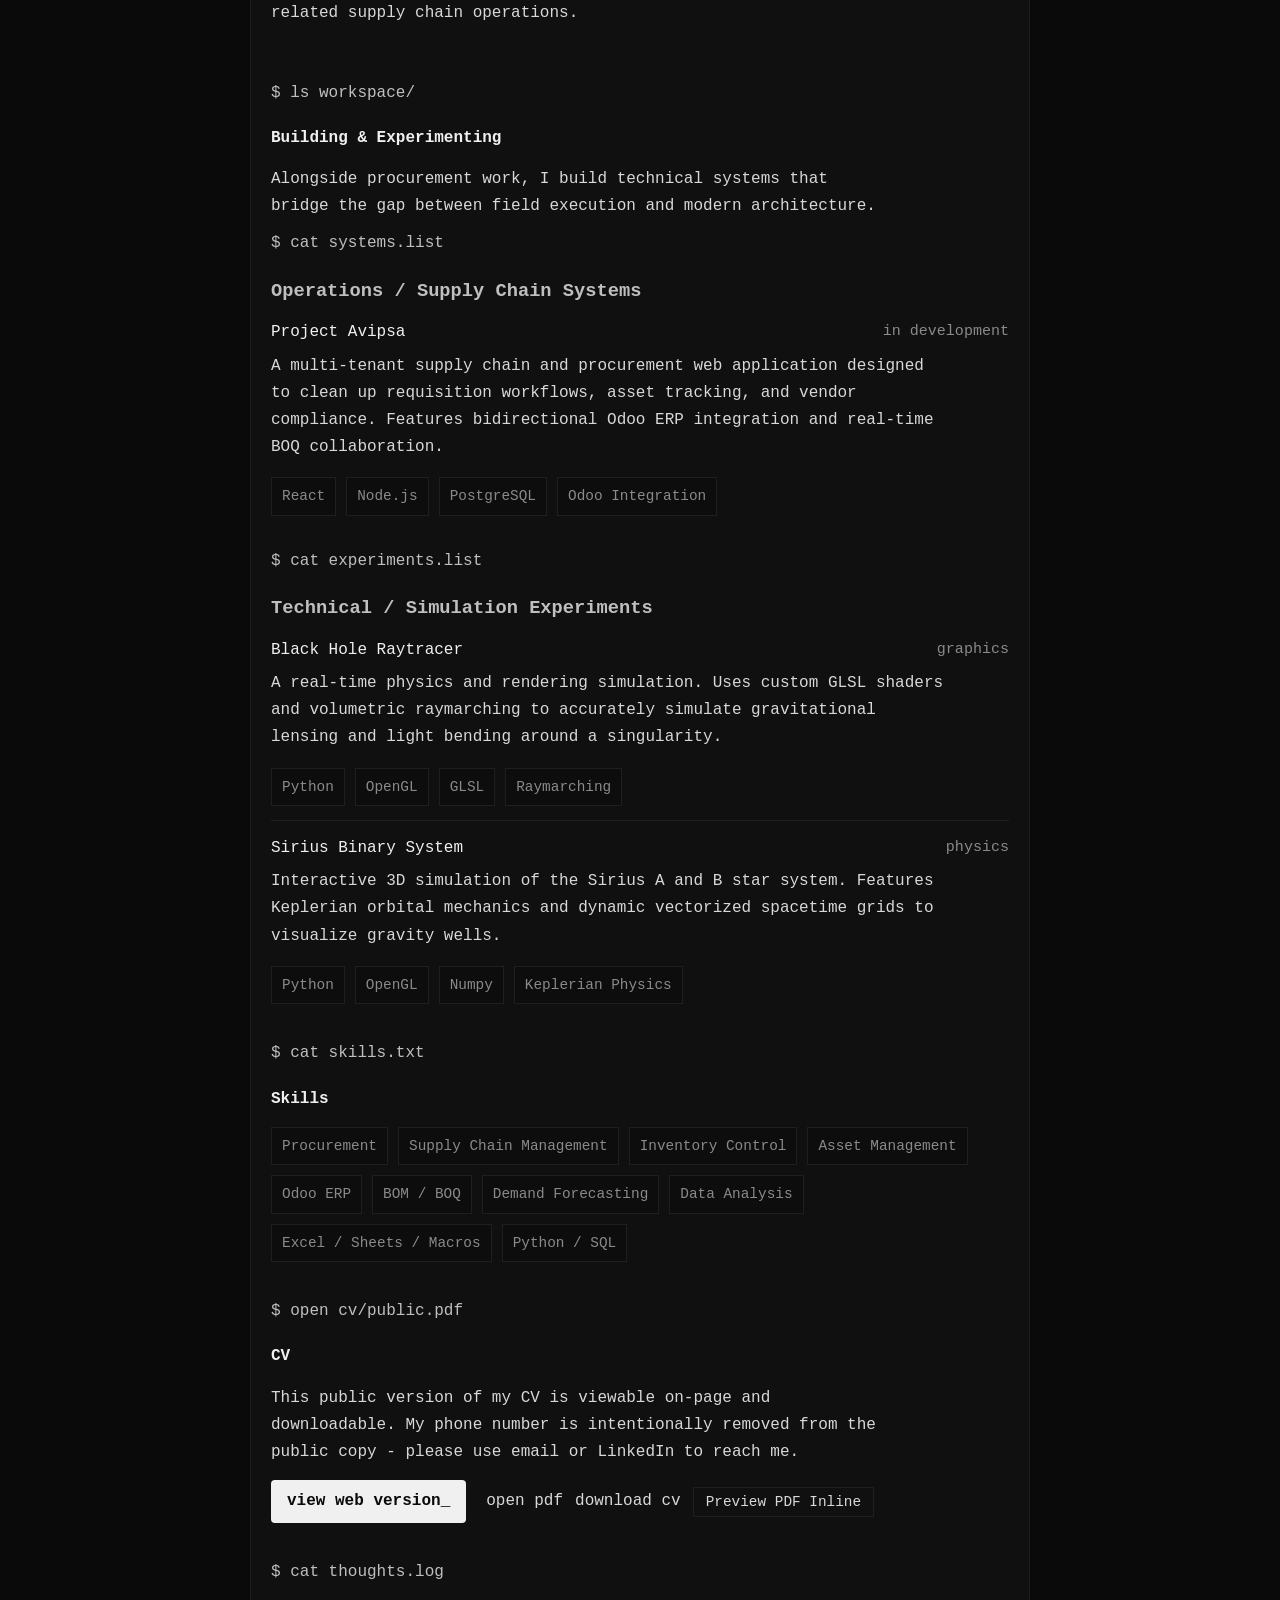
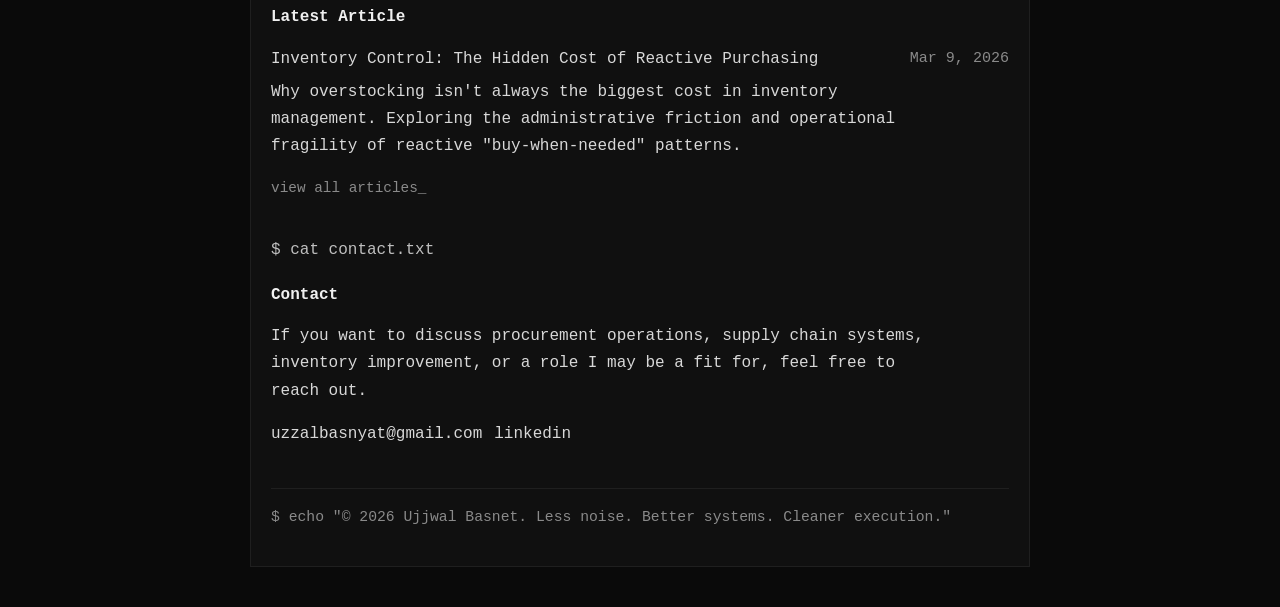
==== commit eca40d55: "Enhancement: improve readability, navigation states, and blog breadcrumbs" ====
--- a/index.html
+++ b/index.html
@@ -12,11 +12,18 @@
   <meta property="og:description" content="Minimal terminal-style personal page for Ujjwal Basnet, Procurement Officer and supply chain professional." />
   <meta property="og:url" content="https://futurester0x1.github.io/portfolio/index.html" />
   <meta property="og:type" content="website" />
+  <meta property="og:image" content="https://futurester0x1.github.io/portfolio/og-image.png" />
+  <meta name="twitter:card" content="summary_large_image" />
 
   <meta name="theme-color" content="#0a0a0a" />
   
-  <link rel="icon" href='data:image/svg+xml,<svg xmlns="http://www.w3.org/2000/svg" viewBox="0 0 100 100"><text y=".9em" font-size="90">📦</text></svg>'>
+  <link rel="icon" href='data:image/svg+xml,<svg xmlns="http://www.w3.org/2000/svg" viewBox="0 0 100 100"><circle cx="50" cy="50" r="38" fill="black"/><circle cx="50" cy="50" r="42" fill="none" stroke="orange" stroke-width="3" opacity="0.8"/></svg>'>
   
+  <link rel="preconnect" href="https://fonts.googleapis.com">
+  <link rel="preconnect" href="https://fonts.gstatic.com" crossorigin>
+  <link rel="preload" href="https://fonts.googleapis.com/css2?family=Inter:wght@300;400;500;600;700&display=swap" as="style" onload="this.onload=null;this.rel='stylesheet'">
+  <noscript><link rel="stylesheet" href="https://fonts.googleapis.com/css2?family=Inter:wght@300;400;500;600;700&display=swap"></noscript>
+
   <link rel="stylesheet" href="styles/global.css">
   <link rel="stylesheet" href="styles/index.css">
   
@@ -42,6 +49,7 @@
       "url": "https://futurester0x1.github.io/portfolio/"
     }
   </script>
+  <script data-goatcounter="https://futurester0x1.goatcounter.com/count" async src="//gc.zgo.at/count.js"></script>
 </head>
 <body>
   <div class="wrap">
--- a/styles/global.css
+++ b/styles/global.css
@@ -90,6 +90,23 @@
 
 .nav a {
   color: var(--muted);
+  position: relative;
+  transition: color 0.2s ease;
+}
+
+.nav a:hover,
+.nav a.active {
+  color: var(--white);
+}
+
+.nav a.active::after {
+  content: "";
+  position: absolute;
+  bottom: -4px;
+  left: 0;
+  width: 100%;
+  height: 1px;
+  background: var(--accent);
 }
 
 .content {
@@ -107,6 +124,10 @@
 h2,
 p {
   margin-top: 0;
+}
+
+p {
+  max-width: 70ch;
 }
 
 .muted {
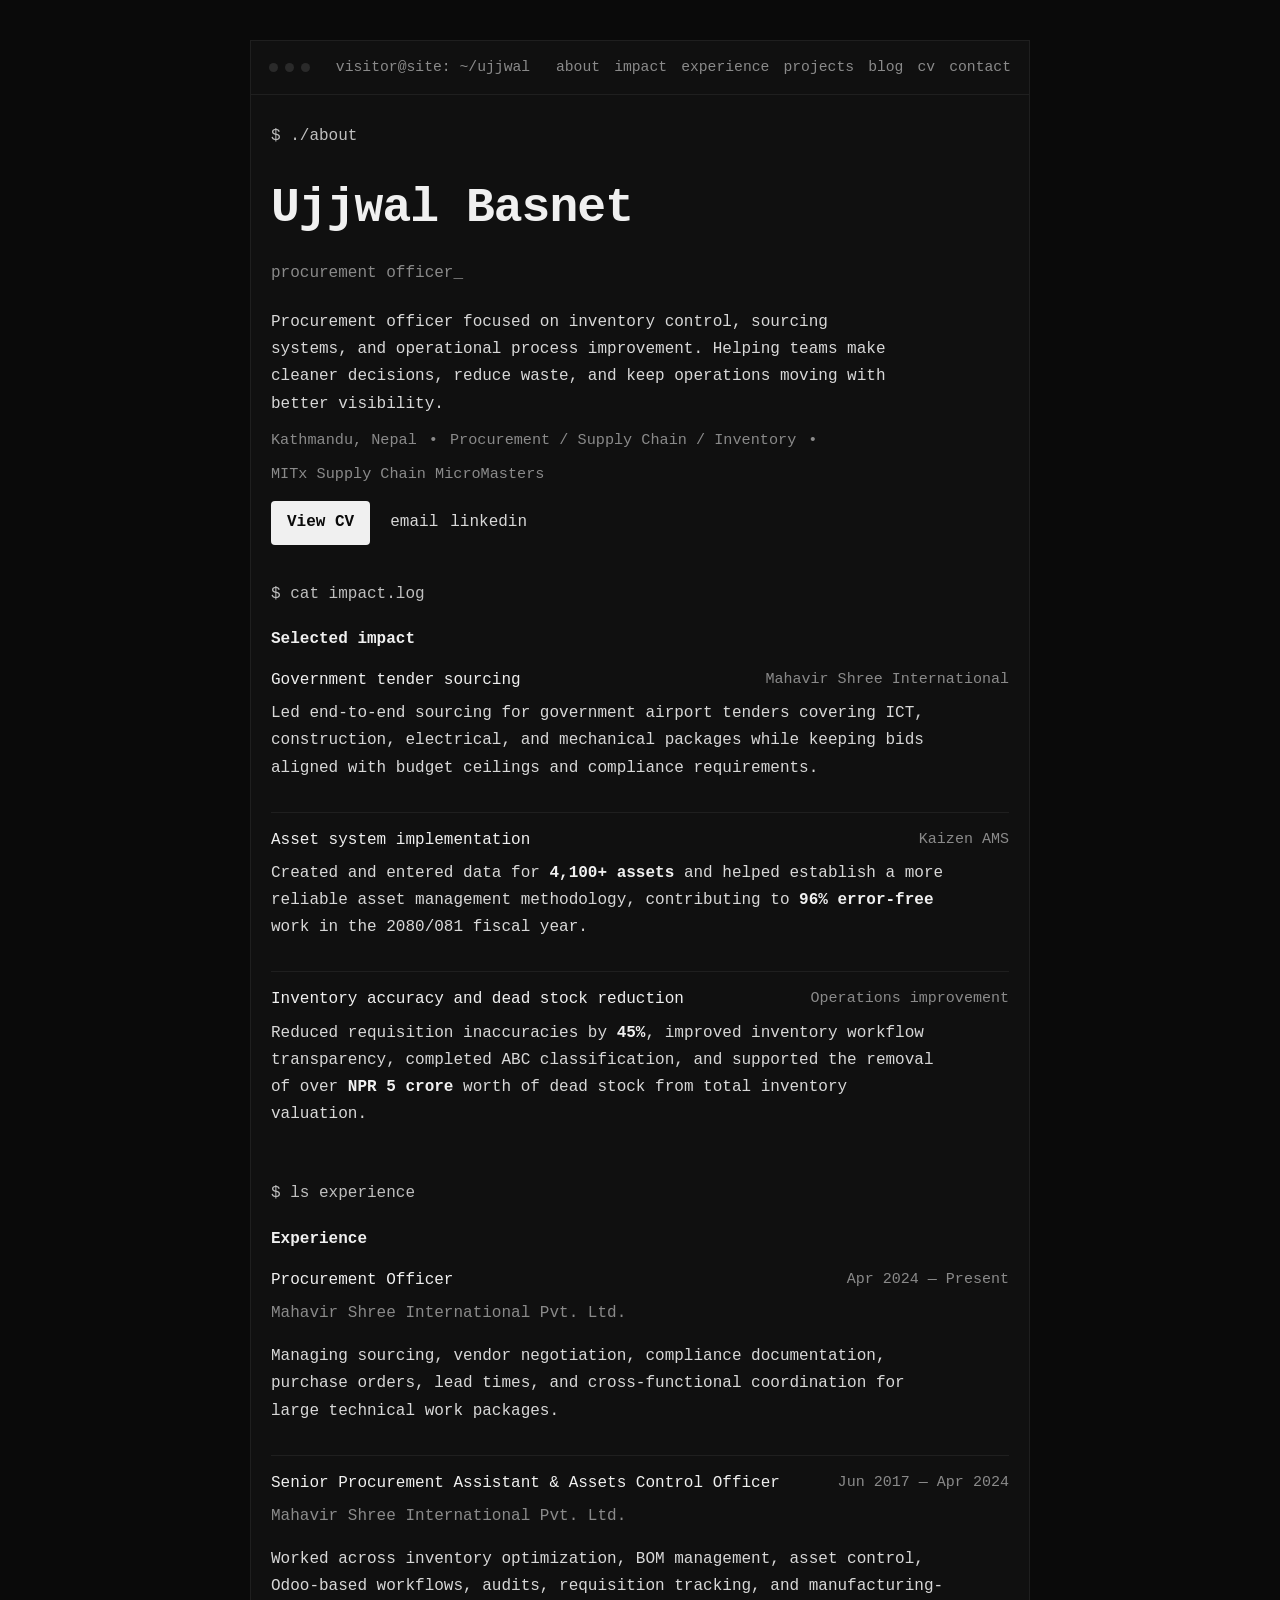
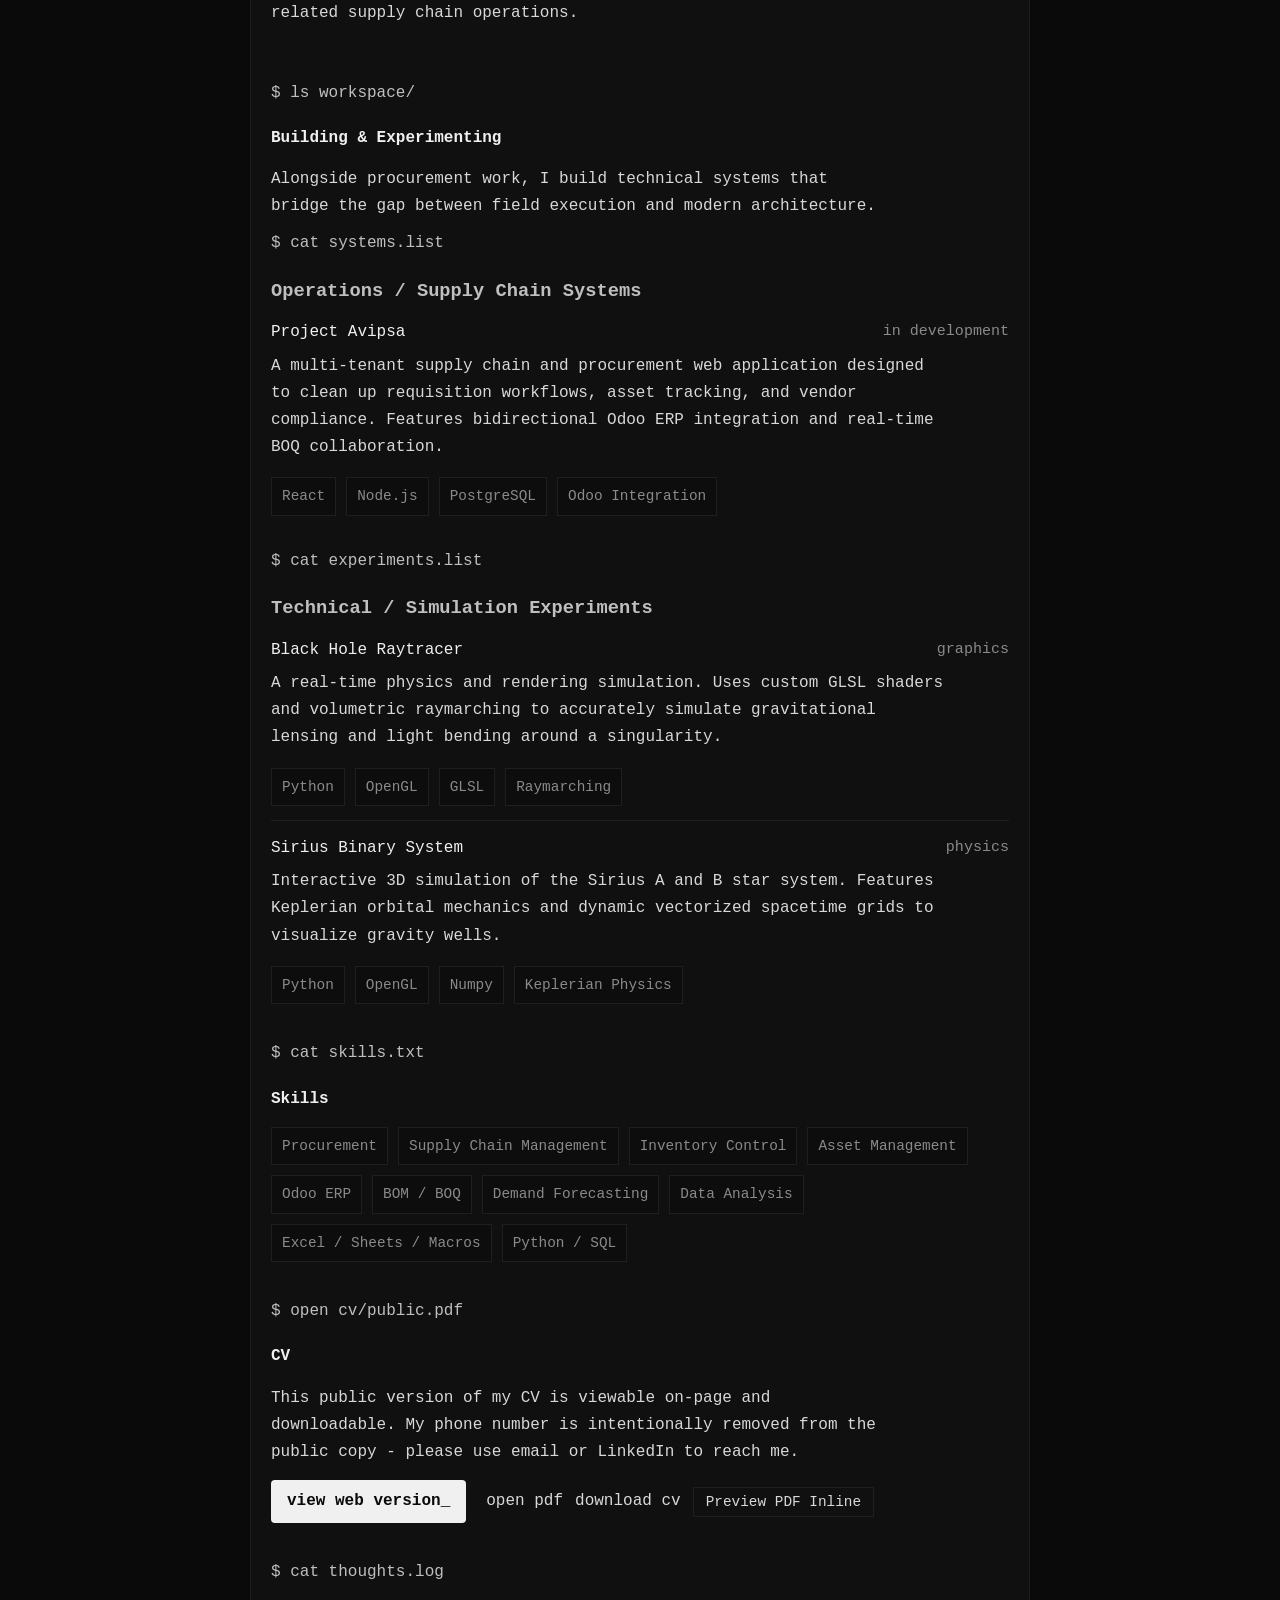
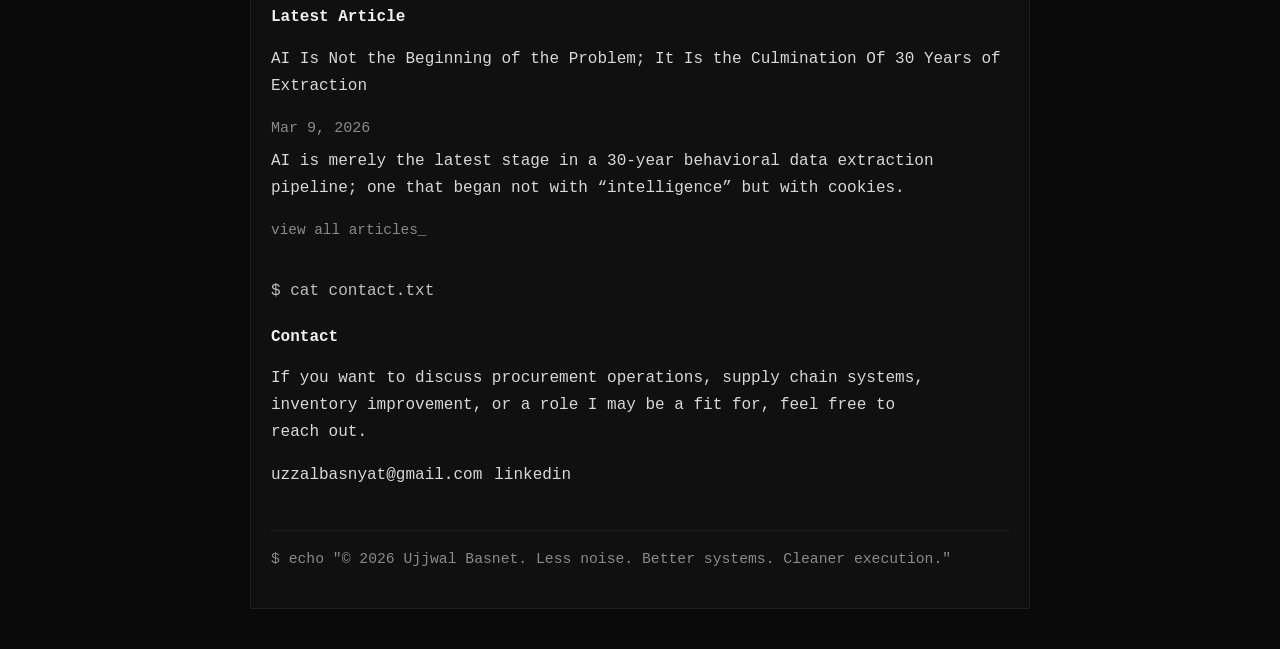
==== commit 0f1f08e7: "Content: add new blog post about AI and 30 years of extraction" ====
--- a/index.html
+++ b/index.html
@@ -258,10 +258,10 @@
           <div class="list">
             <article class="item">
               <div class="item-title">
-                <a href="blog/inventory-control-hidden-cost-of-reactive-purchasing.html">Inventory Control: The Hidden Cost of Reactive Purchasing</a>
+                <a href="blog/ai-culmination-of-30-years-extraction.html">AI Is Not the Beginning of the Problem; It Is the Culmination Of 30 Years of Extraction</a>
                 <span class="meta">Mar 9, 2026</span>
               </div>
-              <p>Why overstocking isn't always the biggest cost in inventory management. Exploring the administrative friction and operational fragility of reactive "buy-when-needed" patterns.</p>
+              <p>AI is merely the latest stage in a 30-year behavioral data extraction pipeline; one that began not with “intelligence” but with cookies.</p>
               <div class="links">
                 <a href="blog/index.html" class="muted" style="font-size: 0.9rem;">view all articles_</a>
               </div>
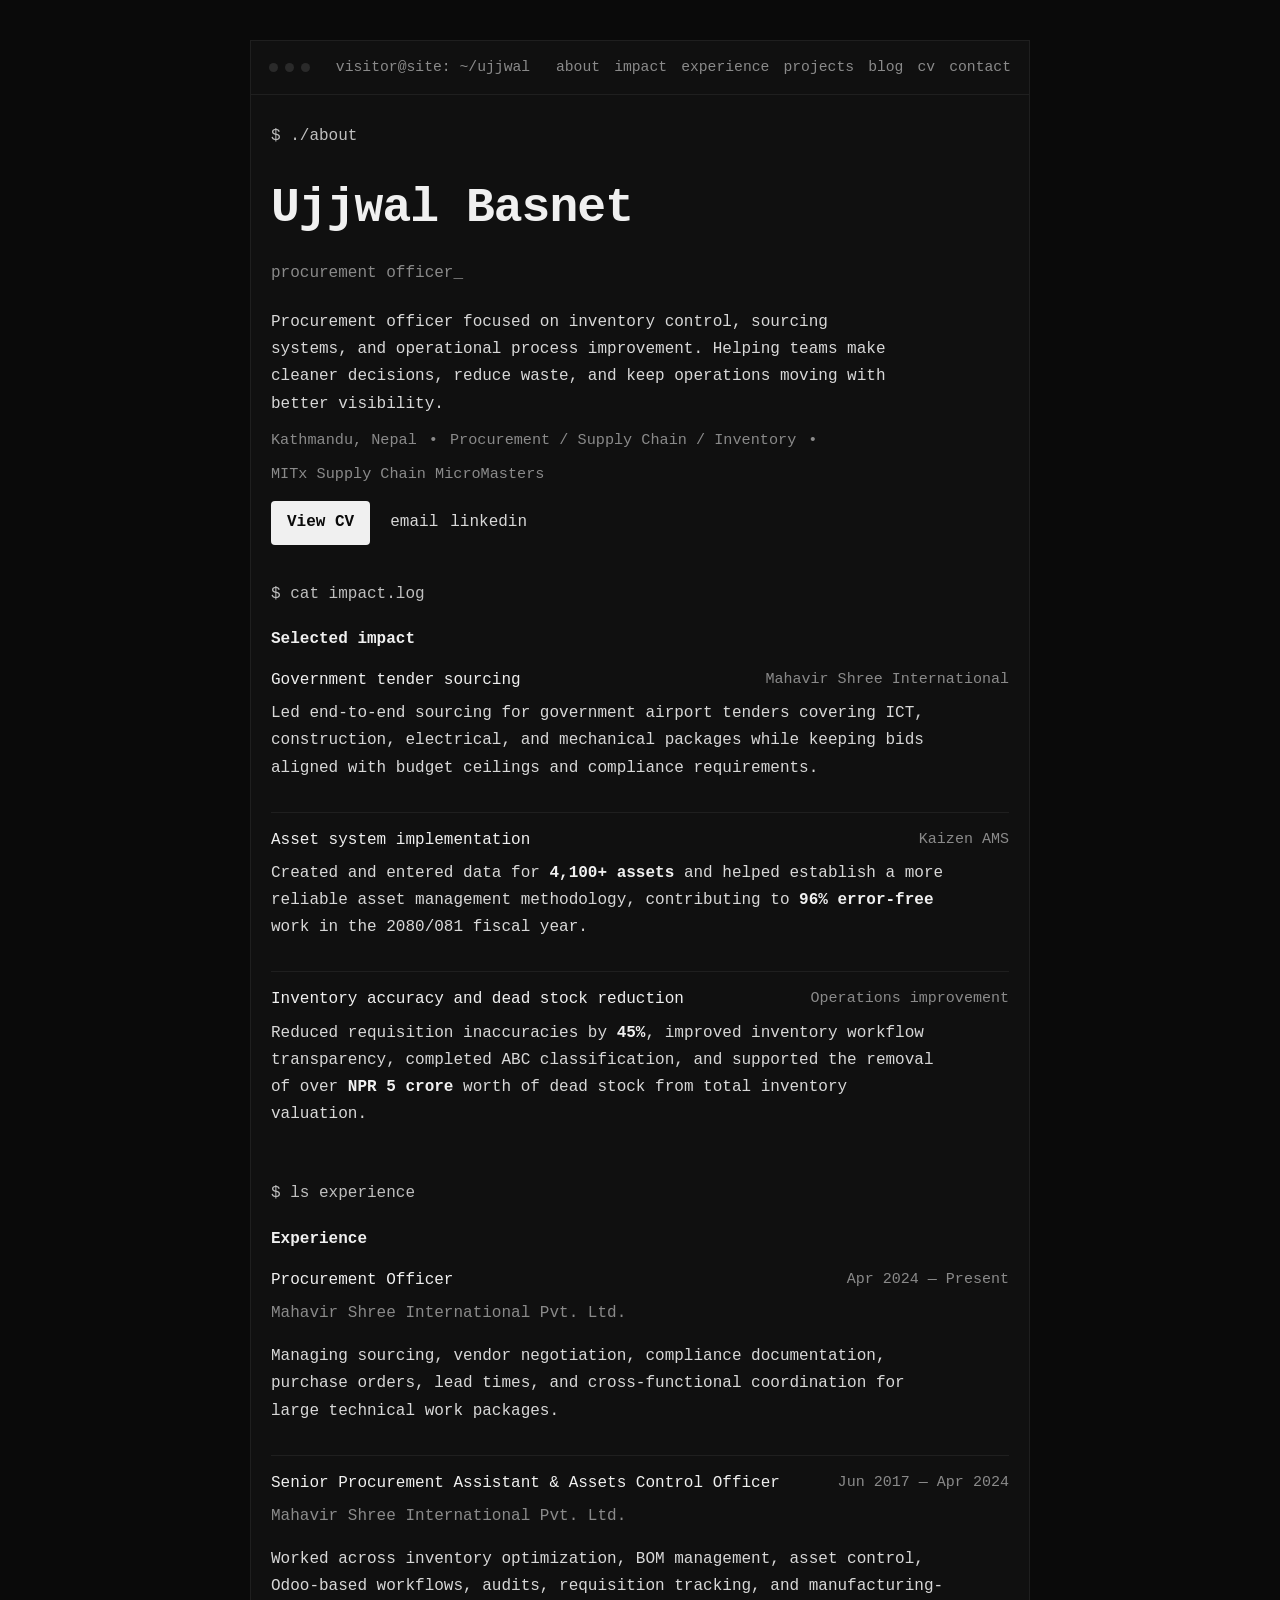
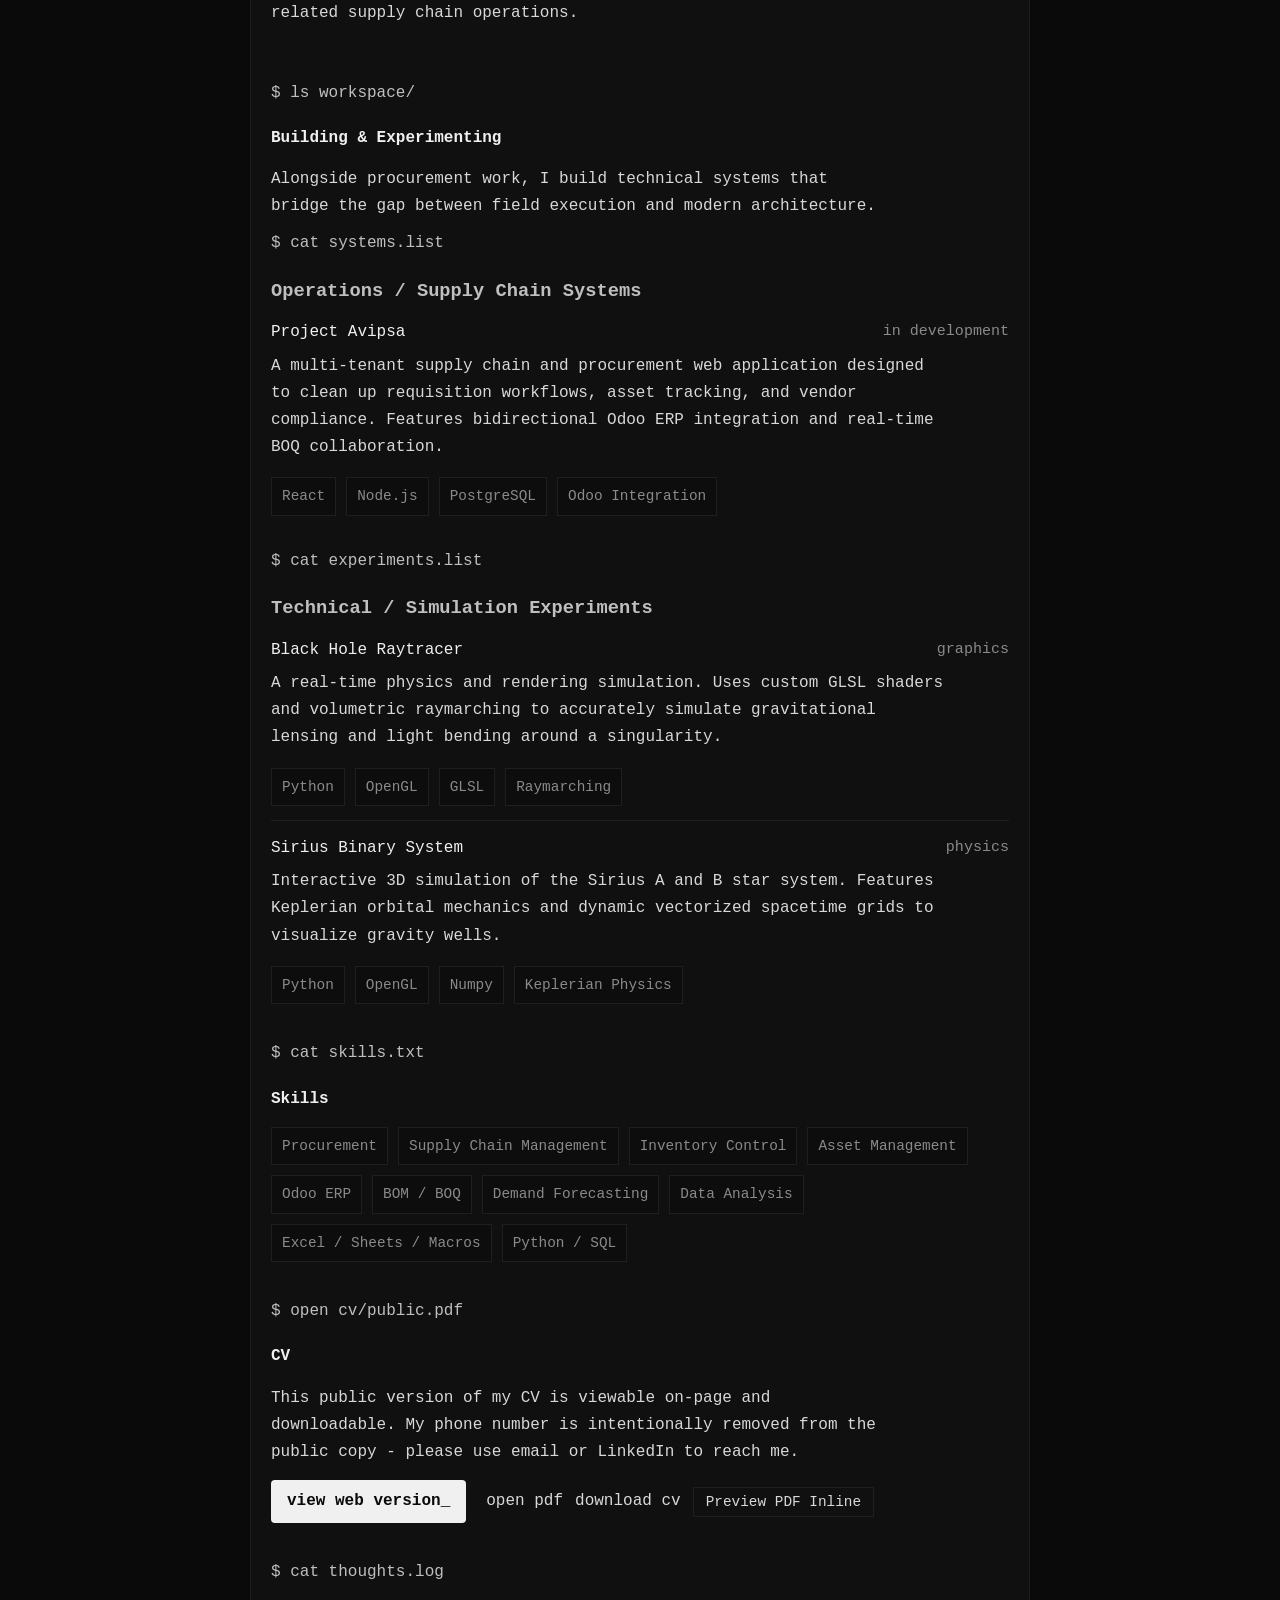
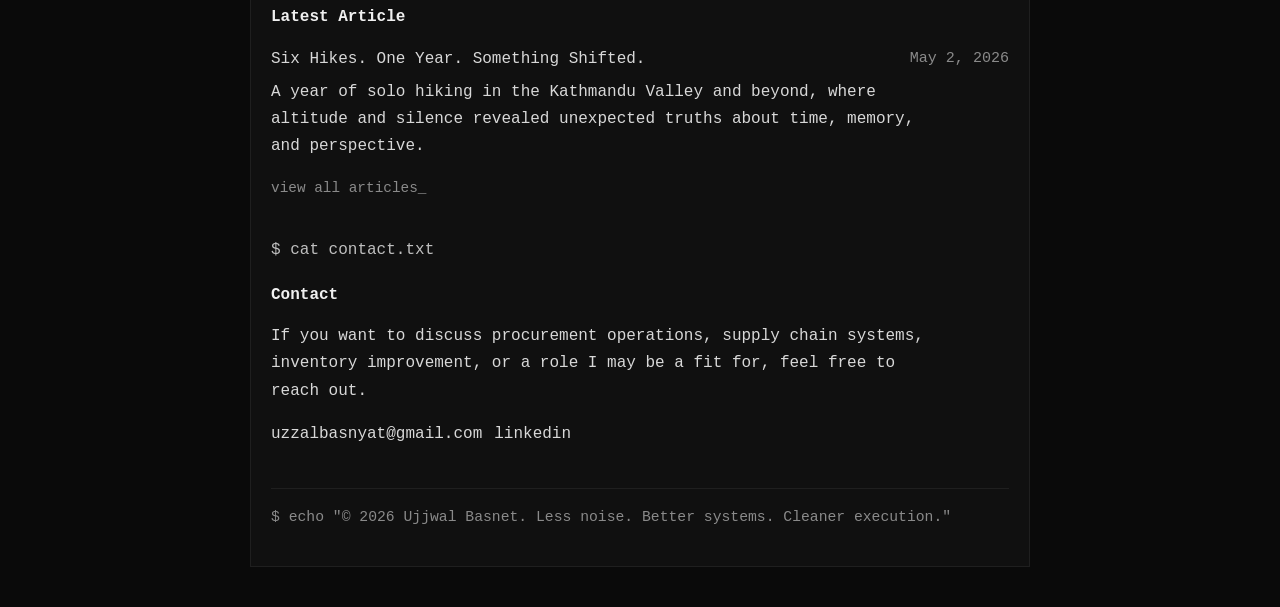
==== commit 00b2bb59: "update blog and main index pages" ====
--- a/index.html
+++ b/index.html
@@ -258,10 +258,10 @@
           <div class="list">
             <article class="item">
               <div class="item-title">
-                <a href="blog/ai-culmination-of-30-years-extraction.html">AI Is Not the Beginning of the Problem; It Is the Culmination Of 30 Years of Extraction</a>
-                <span class="meta">Mar 9, 2026</span>
-              </div>
-              <p>AI is merely the latest stage in a 30-year behavioral data extraction pipeline; one that began not with “intelligence” but with cookies.</p>
+                <a href="blog/six-hikes-one-year-something-shifted.html">Six Hikes. One Year. Something Shifted.</a>
+                <span class="meta">May 2, 2026</span>
+              </div>
+              <p>A year of solo hiking in the Kathmandu Valley and beyond, where altitude and silence revealed unexpected truths about time, memory, and perspective.</p>
               <div class="links">
                 <a href="blog/index.html" class="muted" style="font-size: 0.9rem;">view all articles_</a>
               </div>
